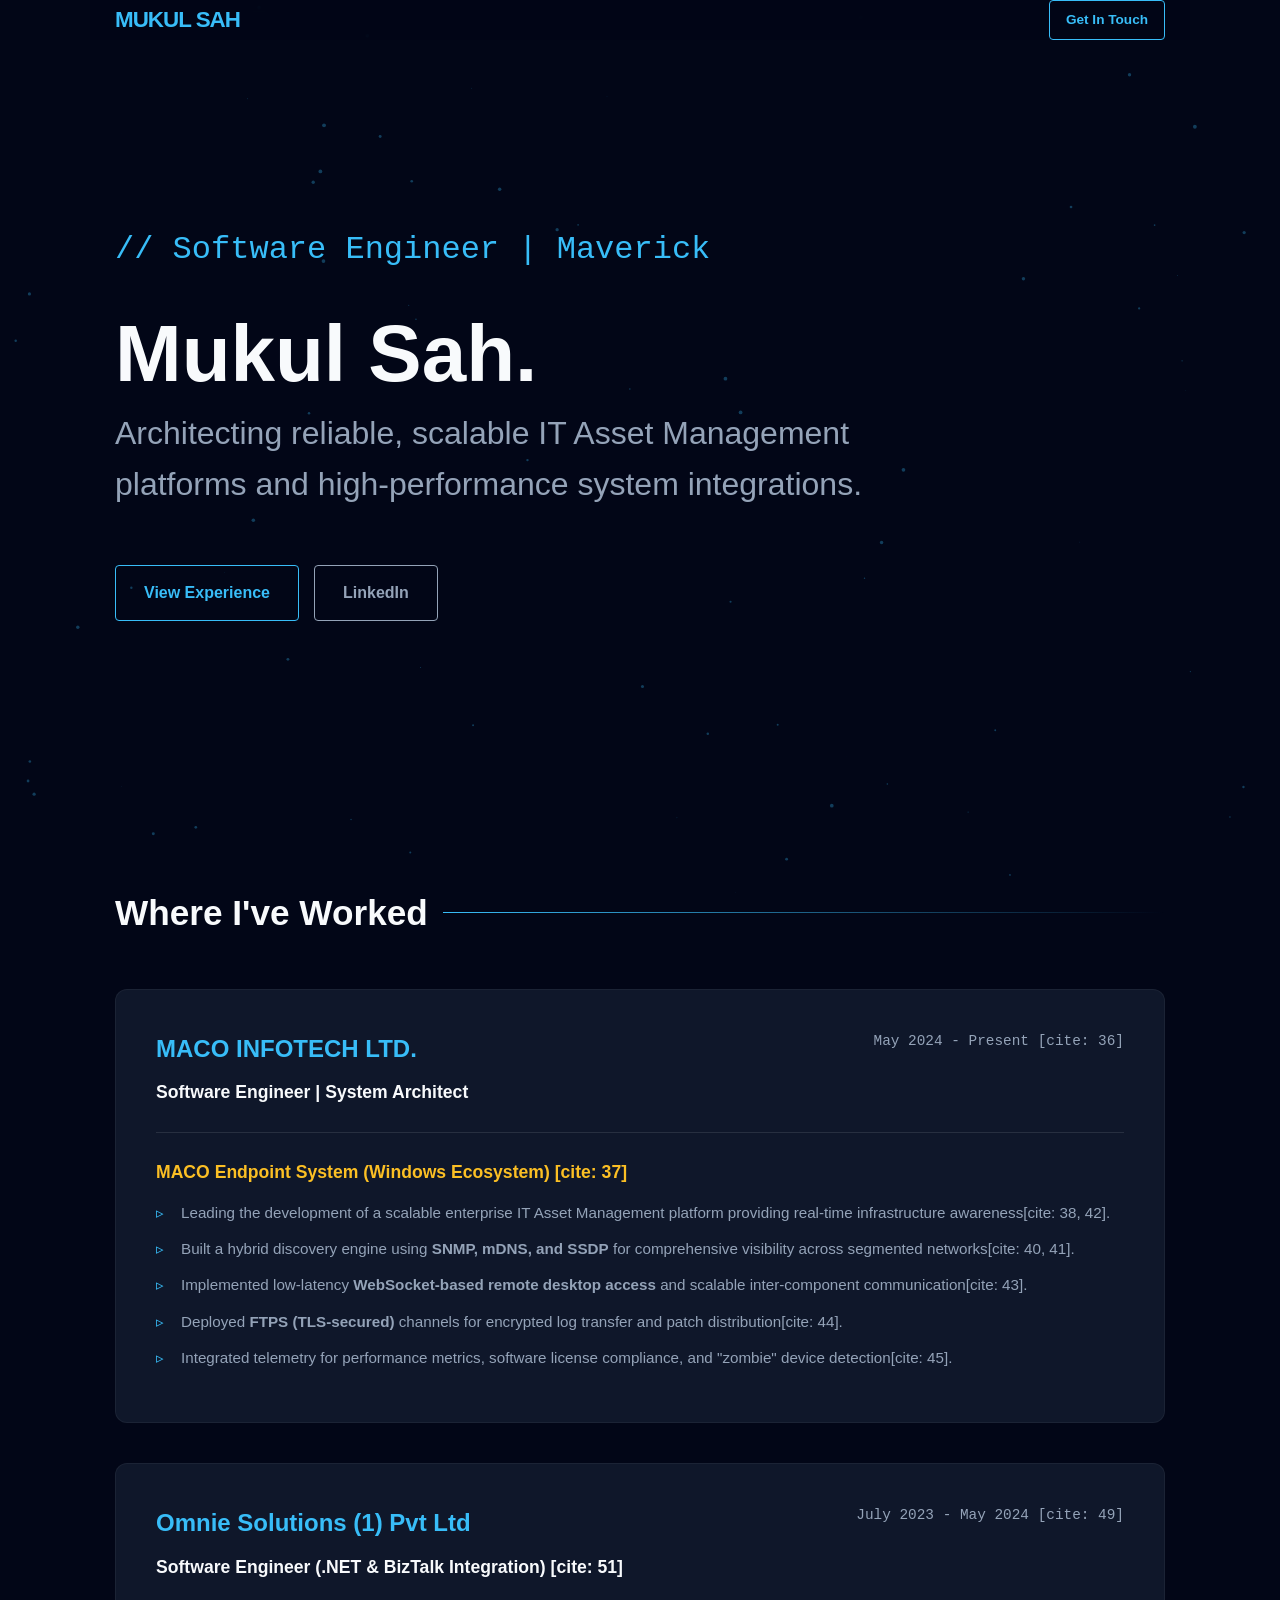
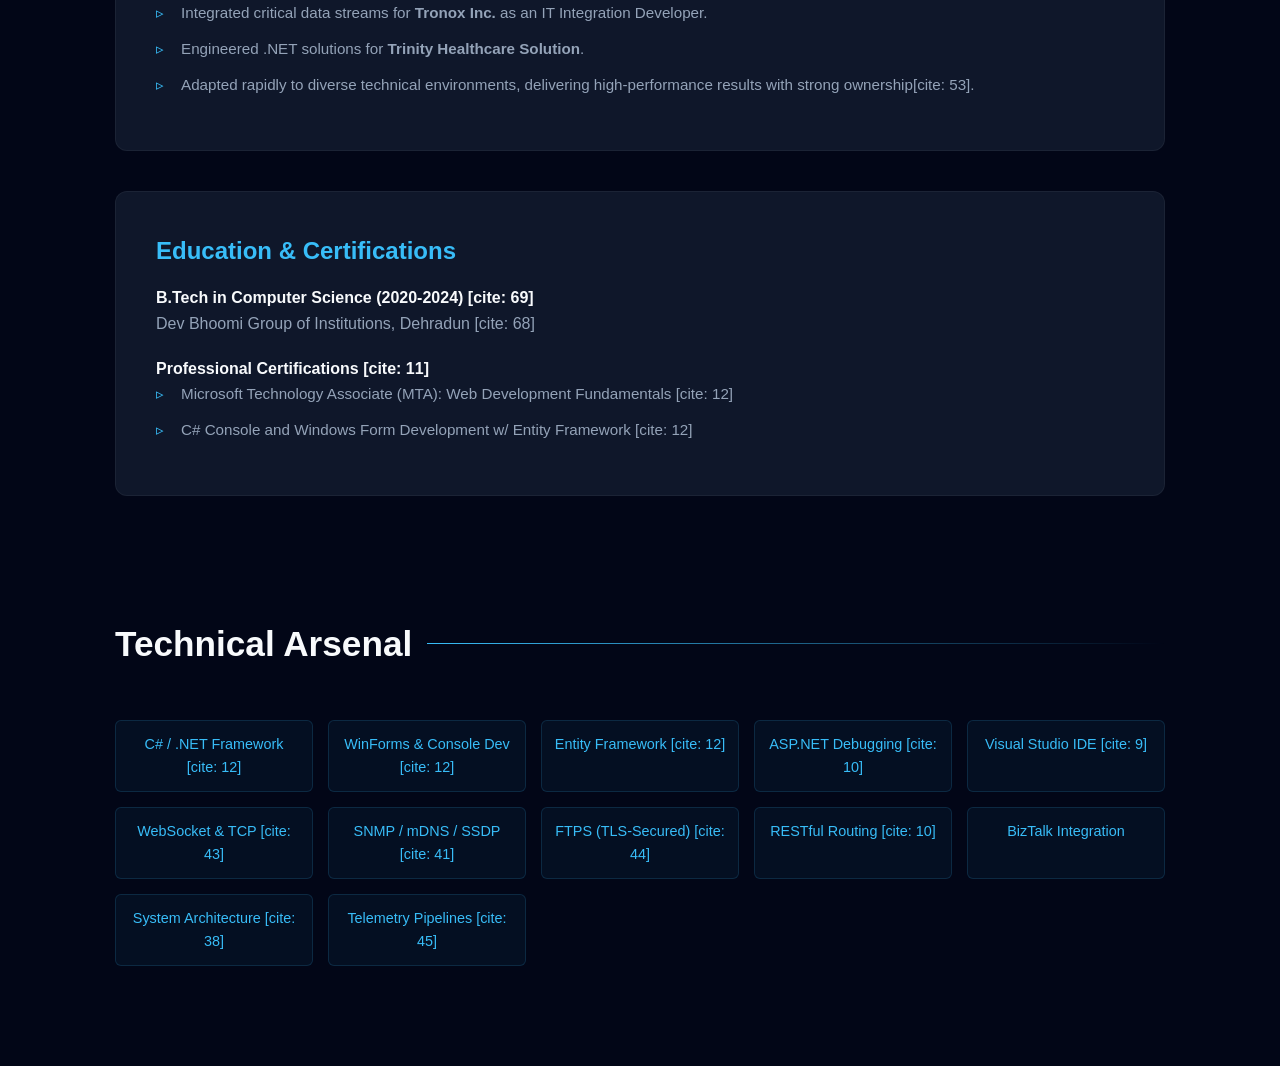
==== index.html @ 1b1de088 "Update index.html" ====
<!DOCTYPE html>
<html lang="en">
<head>
    <meta charset="UTF-8">
    <meta name="viewport" content="width=device-width, initial-scale=1.0">
    <title>Mukul Sah | Software Engineer</title>
    <style>
        :root {
            --bg-color: #020617;
            --card-bg: #0f172a;
            --text-primary: #f8fafc;
            --text-secondary: #94a3b8;
            --accent: #38bdf8;
            --accent-glow: rgba(56, 189, 248, 0.3);
            --maverick-gold: #fbbf24;
        }

        * { margin: 0; padding: 0; box-sizing: border-box; font-family: 'Inter', 'Segoe UI', sans-serif; }
        
        body {
            background-color: var(--bg-color);
            color: var(--text-primary);
            line-height: 1.6;
            overflow-x: hidden;
        }

        #bg-canvas {
            position: fixed;
            top: 0;
            left: 0;
            width: 100%;
            height: 100%;
            z-index: -1;
            opacity: 0.3;
        }

        .container { max-width: 1100px; margin: 0 auto; padding: 0 25px; }

        nav {
            padding: 25px 0;
            display: flex;
            justify-content: space-between;
            align-items: center;
            position: sticky;
            top: 0;
            background: rgba(2, 6, 23, 0.85);
            backdrop-filter: blur(12px);
            z-index: 100;
        }

        .logo { font-size: 1.4rem; font-weight: 800; color: var(--accent); letter-spacing: -1px; }

        /* Hero Section */
        .hero {
            height: 85vh;
            display: flex;
            flex-direction: column;
            justify-content: center;
            align-items: flex-start;
        }
        .hero h1 { font-size: clamp(3rem, 8vw, 5rem); line-height: 1.1; margin: 10px 0; font-weight: 800; }
        .hero h2 { font-size: clamp(1.2rem, 3vw, 2rem); color: var(--text-secondary); margin-bottom: 25px; font-weight: 400; }

        /* General Section Styling */
        .section-title {
            font-size: 2.2rem;
            margin-bottom: 3rem;
            display: flex;
            align-items: center;
            gap: 15px;
            color: var(--text-primary);
        }
        .section-title::after {
            content: "";
            height: 1px;
            background: linear-gradient(90deg, var(--accent), transparent);
            flex-grow: 1;
        }

        /* Experience Cards */
        .exp-card {
            background: var(--card-bg);
            border: 1px solid rgba(255,255,255,0.05);
            padding: clamp(20px, 5vw, 40px);
            border-radius: 12px;
            margin-bottom: 40px;
            transition: 0.3s;
        }
        .exp-card:hover { border-color: var(--accent); }

        .job-header { 
            display: flex; 
            justify-content: space-between; 
            align-items: flex-start; 
            margin-bottom: 10px; 
            flex-wrap: wrap; 
        }
        .company { color: var(--accent); font-size: 1.5rem; font-weight: 700; }
        .date { color: var(--text-secondary); font-family: monospace; font-size: 0.9rem; }
        .role-title { font-weight: 600; font-size: 1.1rem; margin-bottom: 20px; display: block; color: var(--text-primary); }

        /* Detailed Project Styling */
        .project-meta { border-top: 1px solid rgba(255,255,255,0.1); padding-top: 25px; margin-top: 25px; }
        .project-tagline { color: var(--maverick-gold); font-weight: 700; font-size: 1.1rem; margin-bottom: 15px; display: block; }
        
        ul { list-style: none; }
        li { position: relative; padding-left: 25px; margin-bottom: 12px; color: var(--text-secondary); font-size: 0.95rem; }
        li::before { content: "▹"; position: absolute; left: 0; color: var(--accent); }

        /* Technical Arsenal Grid - Fixed for Desktop visibility */
        .skills-grid { 
            display: grid; 
            grid-template-columns: repeat(auto-fill, minmax(180px, 1fr)); 
            gap: 15px; 
            margin-top: 20px;
        }
        .skill-item {
            background: rgba(56, 189, 248, 0.05);
            border: 1px solid rgba(56, 189, 248, 0.15);
            padding: 12px;
            border-radius: 6px;
            text-align: center;
            font-size: 0.9rem;
            color: var(--accent);
            font-weight: 500;
            transition: 0.3s;
        }
        .skill-item:hover { background: var(--accent-glow); color: #fff; transform: translateY(-2px); }

        /* Buttons */
        .btn {
            padding: 14px 28px;
            border: 1px solid var(--accent);
            color: var(--accent);
            text-decoration: none;
            font-weight: 700;
            border-radius: 4px;
            transition: 0.3s;
            display: inline-block;
        }
        .btn:hover { background: var(--accent-glow); box-shadow: 0 0 20px var(--accent-glow); }

        /* Animations */
        .reveal { opacity: 0; transform: translateY(30px); transition: 0.8s ease-out; }
        .reveal.active { opacity: 1; transform: translateY(0); }

        @media (max-width: 768px) {
            .hero { height: auto; padding: 100px 0; }
            .job-header { flex-direction: column; gap: 5px; }
            .skills-grid { grid-template-columns: repeat(2, 1fr); }
        }
    </style>
</head>
<body>

    <canvas id="bg-canvas"></canvas>

    <nav class="container">
        <div class="logo">MUKUL SAH</div>
        <div class="nav-links">
            <a href="mailto:mukulofficialstu@gmail.com" class="btn" style="padding: 8px 16px; font-size: 0.85rem;">Get In Touch</a>
        </div>
    </nav>

    <main class="container">
        <section class="hero">
            <h2 style="color: var(--accent); font-family: monospace;">// Software Engineer | Maverick</h2>
            <h1>Mukul Sah.</h1>
            <h2 style="max-width: 750px;">Architecting reliable, scalable IT Asset Management platforms and high-performance system integrations.</h2>
            <div style="margin-top: 30px; display: flex; gap: 15px; flex-wrap: wrap;">
                <a href="#experience" class="btn">View Experience</a>
                <a href="https://www.linkedin.com/in/mukul-sah-041" target="_blank" class="btn" style="border-color: var(--text-secondary); color: var(--text-secondary);">LinkedIn</a>
            </div>
        </section>

        <section id="experience" style="padding: 80px 0;">
            <h2 class="section-title reveal">Where I've Worked</h2>

            <div class="exp-card reveal">
                <div class="job-header">
                    <span class="company">MACO INFOTECH LTD.</span>
                    <span class="date">May 2024 - Present [cite: 36]</span>
                </div>
                <span class="role-title">Software Engineer | System Architect</span>
                
                <div class="project-meta">
                    <span class="project-tagline">MACO Endpoint System (Windows Ecosystem) [cite: 37]</span>
                    <ul>
                        <li>Leading the development of a scalable enterprise IT Asset Management platform providing real-time infrastructure awareness[cite: 38, 42].</li>
                        <li>Built a hybrid discovery engine using <strong>SNMP, mDNS, and SSDP</strong> for comprehensive visibility across segmented networks[cite: 40, 41].</li>
                        <li>Implemented low-latency <strong>WebSocket-based remote desktop access</strong> and scalable inter-component communication[cite: 43].</li>
                        <li>Deployed <strong>FTPS (TLS-secured)</strong> channels for encrypted log transfer and patch distribution[cite: 44].</li>
                        <li>Integrated telemetry for performance metrics, software license compliance, and "zombie" device detection[cite: 45].</li>
                    </ul>
                </div>
            </div>

            <div class="exp-card reveal">
                <div class="job-header">
                    <span class="company">Omnie Solutions (1) Pvt Ltd</span>
                    <span class="date">July 2023 - May 2024 [cite: 49]</span>
                </div>
                <span class="role-title">Software Engineer (.NET & BizTalk Integration) [cite: 51]</span>
                <ul>
                    <li>Integrated critical data streams for <strong>Tronox Inc.</strong> as an IT Integration Developer.</li>
                    <li>Engineered .NET solutions for <strong>Trinity Healthcare Solution</strong>.</li>
                    <li>Adapted rapidly to diverse technical environments, delivering high-performance results with strong ownership[cite: 53].</li>
                </ul>
            </div>

            <div class="exp-card reveal">
                <div class="job-header">
                    <span class="company">Education & Certifications</span>
                </div>
                <div style="margin-top: 15px;">
                    <p style="color: var(--text-primary); font-weight: 600;">B.Tech in Computer Science (2020-2024) [cite: 69]</p>
                    <p style="color: var(--text-secondary); margin-bottom: 20px;">Dev Bhoomi Group of Institutions, Dehradun [cite: 68]</p>
                    
                    <p style="color: var(--text-primary); font-weight: 600;">Professional Certifications [cite: 11]</p>
                    <ul>
                        <li>Microsoft Technology Associate (MTA): Web Development Fundamentals [cite: 12]</li>
                        <li>C# Console and Windows Form Development w/ Entity Framework [cite: 12]</li>
                    </ul>
                </div>
            </div>
        </section>

        <section id="skills" style="padding-bottom: 100px;">
            <h2 class="section-title reveal">Technical Arsenal</h2>
            <div class="skills-grid reveal">
                <div class="skill-item">C# / .NET Framework [cite: 12]</div>
                <div class="skill-item">WinForms & Console Dev [cite: 12]</div>
                <div class="skill-item">Entity Framework [cite: 12]</div>
                <div class="skill-item">ASP.NET Debugging [cite: 10]</div>
                <div class="skill-item">Visual Studio IDE [cite: 9]</div>
                <div class="skill-item">WebSocket & TCP [cite: 43]</div>
                <div class="skill-item">SNMP / mDNS / SSDP [cite: 41]</div>
                <div class="skill-item">FTPS (TLS-Secured) [cite: 44]</div>
                <div class="skill-item">RESTful Routing [cite: 10]</div>
                <div class="skill-item">BizTalk Integration </div>
                <div class="skill-item">System Architecture [cite: 38]</div>
                <div class="skill-item">Telemetry Pipelines [cite: 45]</div>
            </div>
        </section>
    </main>

    <script>
        // Particle Background Logic
        const canvas = document.getElementById('bg-canvas');
        const ctx = canvas.getContext('2d');
        let particles = [];

        function initCanvas() {
            canvas.width = window.innerWidth;
            canvas.height = window.innerHeight;
        }

        class Particle {
            constructor() {
                this.x = Math.random() * canvas.width;
                this.y = Math.random() * canvas.height;
                this.size = Math.random() * 2;
                this.speedX = Math.random() * 0.4 - 0.2;
                this.speedY = Math.random() * 0.4 - 0.2;
            }
            update() {
                this.x += this.speedX;
                this.y += this.speedY;
                if (this.x > canvas.width) this.x = 0; else if (this.x < 0) this.x = canvas.width;
                if (this.y > canvas.height) this.y = 0; else if (this.y < 0) this.y = canvas.height;
            }
            draw() {
                ctx.fillStyle = '#38bdf8';
                ctx.beginPath();
                ctx.arc(this.x, this.y, this.size, 0, Math.PI * 2);
                ctx.fill();
            }
        }

        function createParticles() {
            particles = [];
            for (let i = 0; i < 80; i++) particles.push(new Particle());
        }

        function animate() {
            ctx.clearRect(0, 0, canvas.width, canvas.height);
            particles.forEach(p => { p.update(); p.draw(); });
            requestAnimationFrame(animate);
        }

        // Scroll Reveal Intersection Observer
        const observer = new IntersectionObserver((entries) => {
            entries.forEach(entry => {
                if (entry.isIntersecting) entry.target.classList.add('active');
            });
        }, { threshold: 0.15 });

        document.querySelectorAll('.reveal').forEach(el => observer.observe(el));

        window.addEventListener('resize', () => { initCanvas(); createParticles(); });
        initCanvas();
        createParticles();
        animate();
    </script>
</body>
</html>
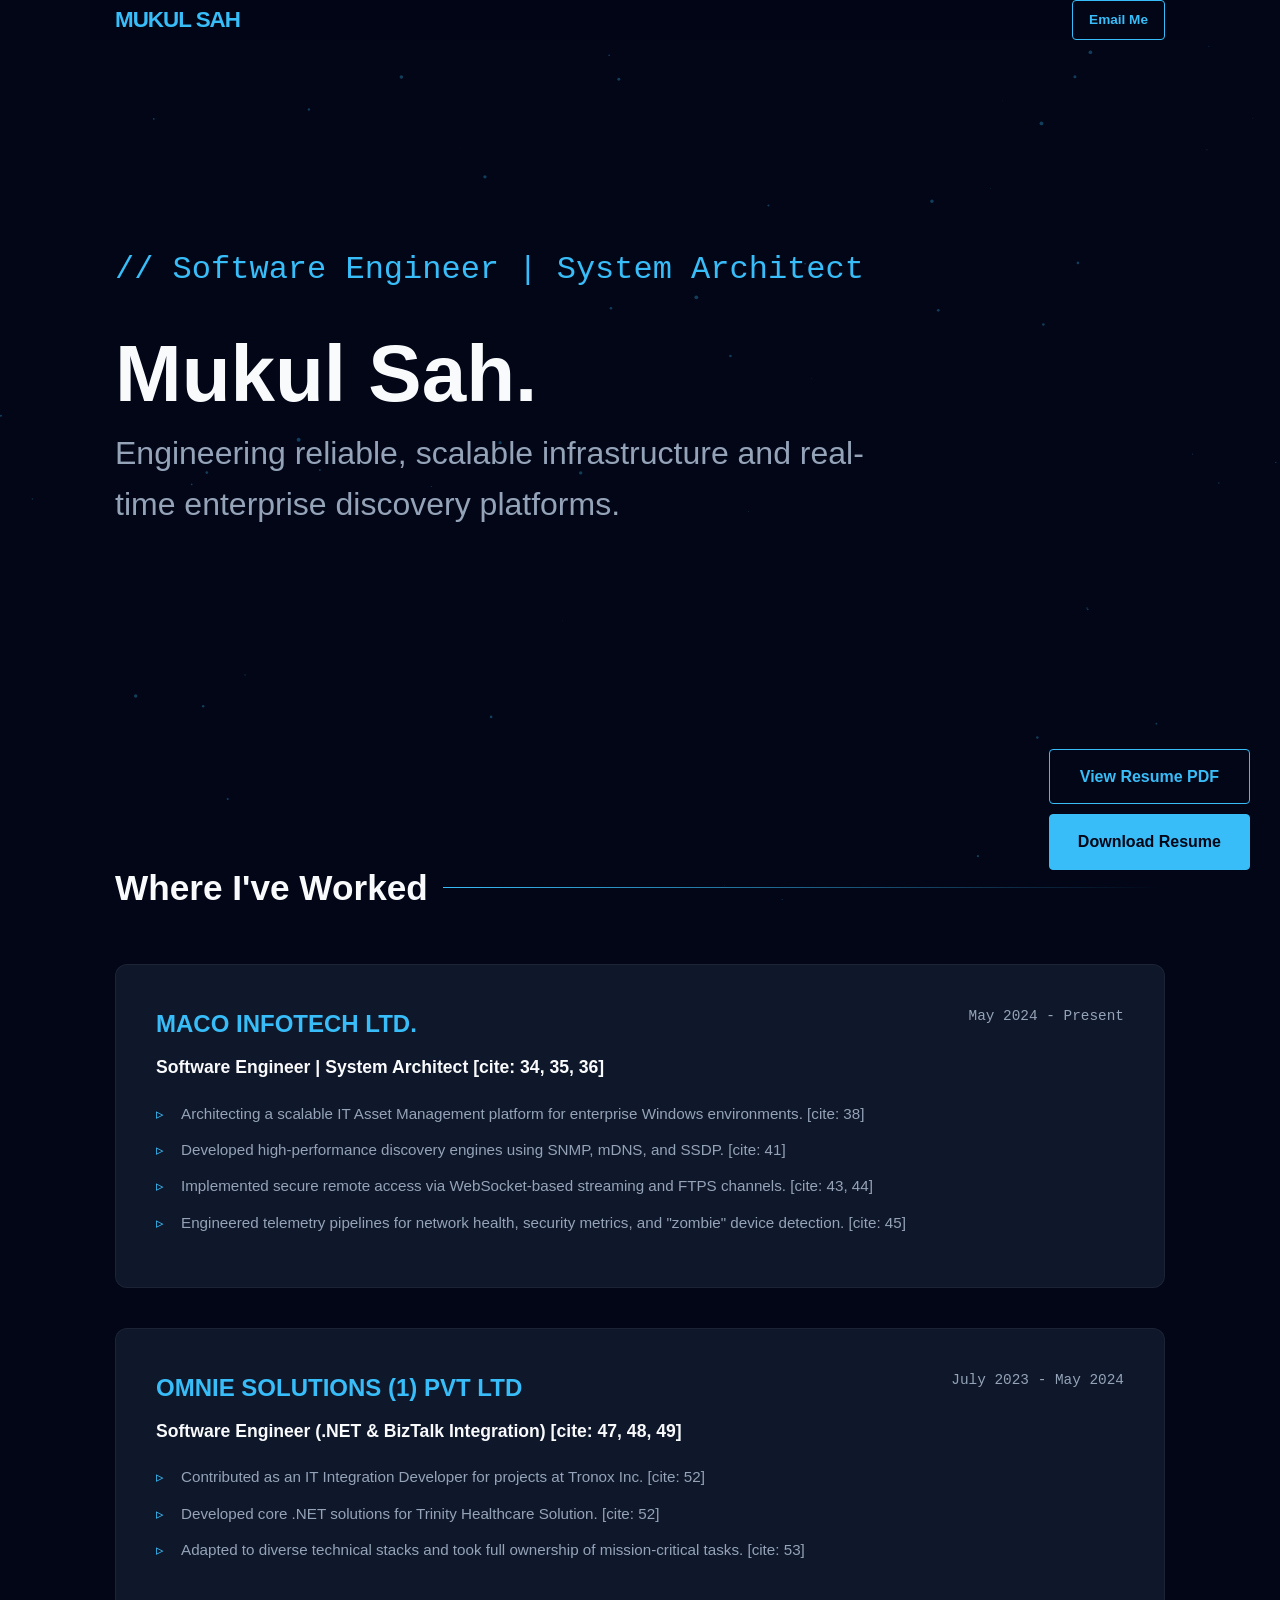
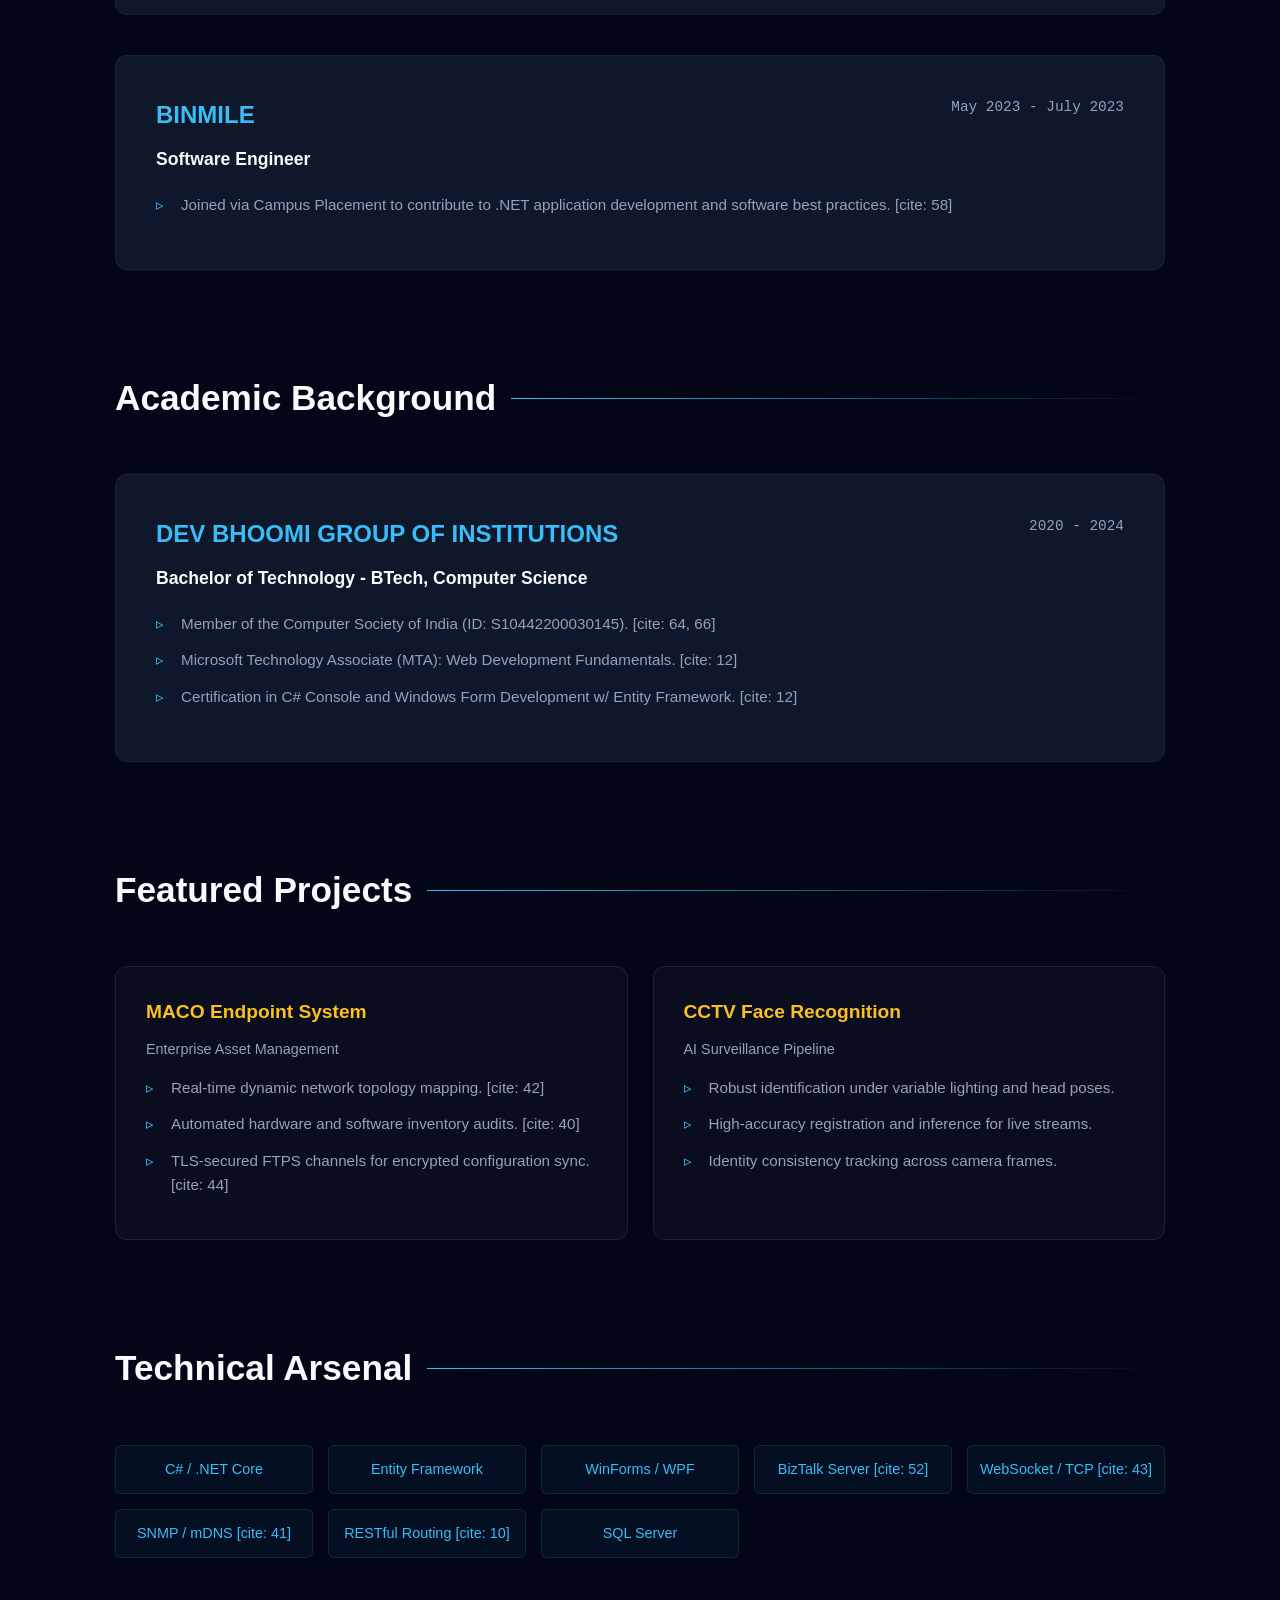
==== commit 9035e35b: "Update index.html" ====
--- a/index.html
+++ b/index.html
@@ -52,7 +52,7 @@
 
         /* Hero Section */
         .hero {
-            height: 85vh;
+            height: 80vh;
             display: flex;
             flex-direction: column;
             justify-content: center;
@@ -61,9 +61,10 @@
         .hero h1 { font-size: clamp(3rem, 8vw, 5rem); line-height: 1.1; margin: 10px 0; font-weight: 800; }
         .hero h2 { font-size: clamp(1.2rem, 3vw, 2rem); color: var(--text-secondary); margin-bottom: 25px; font-weight: 400; }
 
-        /* General Section Styling */
+        /* Section Styling */
         .section-title {
             font-size: 2.2rem;
+            margin-top: 100px;
             margin-bottom: 3rem;
             display: flex;
             align-items: center;
@@ -77,7 +78,7 @@
             flex-grow: 1;
         }
 
-        /* Experience Cards */
+        /* Cards */
         .exp-card {
             background: var(--card-bg);
             border: 1px solid rgba(255,255,255,0.05);
@@ -86,7 +87,7 @@
             margin-bottom: 40px;
             transition: 0.3s;
         }
-        .exp-card:hover { border-color: var(--accent); }
+        .exp-card:hover { border-color: var(--accent); transform: translateY(-3px); }
 
         .job-header { 
             display: flex; 
@@ -99,20 +100,30 @@
         .date { color: var(--text-secondary); font-family: monospace; font-size: 0.9rem; }
         .role-title { font-weight: 600; font-size: 1.1rem; margin-bottom: 20px; display: block; color: var(--text-primary); }
 
-        /* Detailed Project Styling */
-        .project-meta { border-top: 1px solid rgba(255,255,255,0.1); padding-top: 25px; margin-top: 25px; }
-        .project-tagline { color: var(--maverick-gold); font-weight: 700; font-size: 1.1rem; margin-bottom: 15px; display: block; }
+        /* Projects Section */
+        .project-grid {
+            display: grid;
+            grid-template-columns: repeat(auto-fit, minmax(320px, 1fr));
+            gap: 25px;
+        }
+        .project-card {
+            background: rgba(255,255,255,0.03);
+            border: 1px solid rgba(255,255,255,0.08);
+            padding: 30px;
+            border-radius: 12px;
+            height: 100%;
+        }
+        .project-name { color: var(--maverick-gold); font-weight: 700; font-size: 1.2rem; margin-bottom: 10px; display: block; }
         
         ul { list-style: none; }
         li { position: relative; padding-left: 25px; margin-bottom: 12px; color: var(--text-secondary); font-size: 0.95rem; }
         li::before { content: "▹"; position: absolute; left: 0; color: var(--accent); }
 
-        /* Technical Arsenal Grid - Fixed for Desktop visibility */
+        /* Skills Grid */
         .skills-grid { 
             display: grid; 
             grid-template-columns: repeat(auto-fill, minmax(180px, 1fr)); 
             gap: 15px; 
-            margin-top: 20px;
         }
         .skill-item {
             background: rgba(56, 189, 248, 0.05);
@@ -123,11 +134,19 @@
             font-size: 0.9rem;
             color: var(--accent);
             font-weight: 500;
-            transition: 0.3s;
-        }
-        .skill-item:hover { background: var(--accent-glow); color: #fff; transform: translateY(-2px); }
-
-        /* Buttons */
+        }
+
+        /* Fixed Action Buttons */
+        .resume-actions {
+            position: fixed;
+            bottom: 30px;
+            right: 30px;
+            display: flex;
+            flex-direction: column;
+            gap: 10px;
+            z-index: 1000;
+        }
+
         .btn {
             padding: 14px 28px;
             border: 1px solid var(--accent);
@@ -137,17 +156,21 @@
             border-radius: 4px;
             transition: 0.3s;
             display: inline-block;
+            background: var(--bg-color);
+            cursor: pointer;
+            text-align: center;
         }
         .btn:hover { background: var(--accent-glow); box-shadow: 0 0 20px var(--accent-glow); }
+        .btn-filled { background: var(--accent); color: var(--bg-color); }
+        .btn-filled:hover { background: #7dd3fc; color: var(--bg-color); }
 
         /* Animations */
         .reveal { opacity: 0; transform: translateY(30px); transition: 0.8s ease-out; }
         .reveal.active { opacity: 1; transform: translateY(0); }
 
         @media (max-width: 768px) {
-            .hero { height: auto; padding: 100px 0; }
-            .job-header { flex-direction: column; gap: 5px; }
-            .skills-grid { grid-template-columns: repeat(2, 1fr); }
+            .resume-actions { position: static; margin-top: 40px; width: 100%; padding: 0 25px; }
+            .btn { width: 100%; }
         }
     </style>
 </head>
@@ -158,91 +181,118 @@
     <nav class="container">
         <div class="logo">MUKUL SAH</div>
         <div class="nav-links">
-            <a href="mailto:mukulofficialstu@gmail.com" class="btn" style="padding: 8px 16px; font-size: 0.85rem;">Get In Touch</a>
+            <a href="mailto:mukulofficialstu@gmail.com" class="btn" style="padding: 8px 16px; font-size: 0.85rem;">Email Me</a>
         </div>
     </nav>
 
     <main class="container">
         <section class="hero">
-            <h2 style="color: var(--accent); font-family: monospace;">// Software Engineer | Maverick</h2>
+            <h2 style="color: var(--accent); font-family: monospace;">// Software Engineer | System Architect</h2>
             <h1>Mukul Sah.</h1>
-            <h2 style="max-width: 750px;">Architecting reliable, scalable IT Asset Management platforms and high-performance system integrations.</h2>
-            <div style="margin-top: 30px; display: flex; gap: 15px; flex-wrap: wrap;">
-                <a href="#experience" class="btn">View Experience</a>
-                <a href="https://www.linkedin.com/in/mukul-sah-041" target="_blank" class="btn" style="border-color: var(--text-secondary); color: var(--text-secondary);">LinkedIn</a>
-            </div>
-        </section>
-
-        <section id="experience" style="padding: 80px 0;">
+            <h2 style="max-width: 750px;">Engineering reliable, scalable infrastructure and real-time enterprise discovery platforms.</h2>
+        </section>
+
+        <section id="experience">
             <h2 class="section-title reveal">Where I've Worked</h2>
 
             <div class="exp-card reveal">
                 <div class="job-header">
                     <span class="company">MACO INFOTECH LTD.</span>
-                    <span class="date">May 2024 - Present [cite: 36]</span>
-                </div>
-                <span class="role-title">Software Engineer | System Architect</span>
-                
-                <div class="project-meta">
-                    <span class="project-tagline">MACO Endpoint System (Windows Ecosystem) [cite: 37]</span>
-                    <ul>
-                        <li>Leading the development of a scalable enterprise IT Asset Management platform providing real-time infrastructure awareness[cite: 38, 42].</li>
-                        <li>Built a hybrid discovery engine using <strong>SNMP, mDNS, and SSDP</strong> for comprehensive visibility across segmented networks[cite: 40, 41].</li>
-                        <li>Implemented low-latency <strong>WebSocket-based remote desktop access</strong> and scalable inter-component communication[cite: 43].</li>
-                        <li>Deployed <strong>FTPS (TLS-secured)</strong> channels for encrypted log transfer and patch distribution[cite: 44].</li>
-                        <li>Integrated telemetry for performance metrics, software license compliance, and "zombie" device detection[cite: 45].</li>
-                    </ul>
-                </div>
+                    <span class="date">May 2024 - Present</span>
+                </div>
+                <span class="role-title">Software Engineer | System Architect [cite: 34, 35, 36]</span>
+                <ul>
+                    <li>Architecting a scalable IT Asset Management platform for enterprise Windows environments. [cite: 38]</li>
+                    <li>Developed high-performance discovery engines using SNMP, mDNS, and SSDP. [cite: 41]</li>
+                    <li>Implemented secure remote access via WebSocket-based streaming and FTPS channels. [cite: 43, 44]</li>
+                    <li>Engineered telemetry pipelines for network health, security metrics, and "zombie" device detection. [cite: 45]</li>
+                </ul>
             </div>
 
             <div class="exp-card reveal">
                 <div class="job-header">
-                    <span class="company">Omnie Solutions (1) Pvt Ltd</span>
-                    <span class="date">July 2023 - May 2024 [cite: 49]</span>
-                </div>
-                <span class="role-title">Software Engineer (.NET & BizTalk Integration) [cite: 51]</span>
+                    <span class="company">OMNIE SOLUTIONS (1) PVT LTD</span>
+                    <span class="date">July 2023 - May 2024</span>
+                </div>
+                <span class="role-title">Software Engineer (.NET & BizTalk Integration) [cite: 47, 48, 49]</span>
                 <ul>
-                    <li>Integrated critical data streams for <strong>Tronox Inc.</strong> as an IT Integration Developer.</li>
-                    <li>Engineered .NET solutions for <strong>Trinity Healthcare Solution</strong>.</li>
-                    <li>Adapted rapidly to diverse technical environments, delivering high-performance results with strong ownership[cite: 53].</li>
+                    <li>Contributed as an IT Integration Developer for projects at Tronox Inc. [cite: 52]</li>
+                    <li>Developed core .NET solutions for Trinity Healthcare Solution. [cite: 52]</li>
+                    <li>Adapted to diverse technical stacks and took full ownership of mission-critical tasks. [cite: 53]</li>
                 </ul>
             </div>
 
             <div class="exp-card reveal">
                 <div class="job-header">
-                    <span class="company">Education & Certifications</span>
-                </div>
-                <div style="margin-top: 15px;">
-                    <p style="color: var(--text-primary); font-weight: 600;">B.Tech in Computer Science (2020-2024) [cite: 69]</p>
-                    <p style="color: var(--text-secondary); margin-bottom: 20px;">Dev Bhoomi Group of Institutions, Dehradun [cite: 68]</p>
-                    
-                    <p style="color: var(--text-primary); font-weight: 600;">Professional Certifications [cite: 11]</p>
+                    <span class="company">BINMILE</span>
+                    <span class="date">May 2023 - July 2023</span>
+                </div>
+                <span class="role-title">Software Engineer </span>
+                <ul>
+                    <li>Joined via Campus Placement to contribute to .NET application development and software best practices. [cite: 58]</li>
+                </ul>
+            </div>
+        </section>
+
+        <section id="education">
+            <h2 class="section-title reveal">Academic Background</h2>
+            <div class="exp-card reveal">
+                <div class="job-header">
+                    <span class="company">DEV BHOOMI GROUP OF INSTITUTIONS</span>
+                    <span class="date">2020 - 2024</span>
+                </div>
+                <span class="role-title">Bachelor of Technology - BTech, Computer Science </span>
+                <ul>
+                    <li>Member of the Computer Society of India (ID: S10442200030145). [cite: 64, 66]</li>
+                    <li>Microsoft Technology Associate (MTA): Web Development Fundamentals. [cite: 12]</li>
+                    <li>Certification in C# Console and Windows Form Development w/ Entity Framework. [cite: 12]</li>
+                </ul>
+            </div>
+        </section>
+
+        <section id="projects">
+            <h2 class="section-title reveal">Featured Projects</h2>
+            <div class="project-grid">
+                <div class="project-card reveal">
+                    <span class="project-name">MACO Endpoint System</span>
+                    <p style="color: var(--text-secondary); font-size: 0.9rem; margin-bottom: 15px;">Enterprise Asset Management</p>
                     <ul>
-                        <li>Microsoft Technology Associate (MTA): Web Development Fundamentals [cite: 12]</li>
-                        <li>C# Console and Windows Form Development w/ Entity Framework [cite: 12]</li>
+                        <li>Real-time dynamic network topology mapping. [cite: 42]</li>
+                        <li>Automated hardware and software inventory audits. [cite: 40]</li>
+                        <li>TLS-secured FTPS channels for encrypted configuration sync. [cite: 44]</li>
                     </ul>
                 </div>
-            </div>
-        </section>
-
-        <section id="skills" style="padding-bottom: 100px;">
+                <div class="project-card reveal">
+                    <span class="project-name">CCTV Face Recognition</span>
+                    <p style="color: var(--text-secondary); font-size: 0.9rem; margin-bottom: 15px;">AI Surveillance Pipeline</p>
+                    <ul>
+                        <li>Robust identification under variable lighting and head poses.</li>
+                        <li>High-accuracy registration and inference for live streams.</li>
+                        <li>Identity consistency tracking across camera frames.</li>
+                    </ul>
+                </div>
+            </div>
+        </section>
+
+        <section id="skills" style="padding-bottom: 150px;">
             <h2 class="section-title reveal">Technical Arsenal</h2>
             <div class="skills-grid reveal">
-                <div class="skill-item">C# / .NET Framework [cite: 12]</div>
-                <div class="skill-item">WinForms & Console Dev [cite: 12]</div>
-                <div class="skill-item">Entity Framework [cite: 12]</div>
-                <div class="skill-item">ASP.NET Debugging [cite: 10]</div>
-                <div class="skill-item">Visual Studio IDE [cite: 9]</div>
-                <div class="skill-item">WebSocket & TCP [cite: 43]</div>
-                <div class="skill-item">SNMP / mDNS / SSDP [cite: 41]</div>
-                <div class="skill-item">FTPS (TLS-Secured) [cite: 44]</div>
+                <div class="skill-item">C# / .NET Core</div>
+                <div class="skill-item">Entity Framework</div>
+                <div class="skill-item">WinForms / WPF</div>
+                <div class="skill-item">BizTalk Server [cite: 52]</div>
+                <div class="skill-item">WebSocket / TCP [cite: 43]</div>
+                <div class="skill-item">SNMP / mDNS [cite: 41]</div>
                 <div class="skill-item">RESTful Routing [cite: 10]</div>
-                <div class="skill-item">BizTalk Integration </div>
-                <div class="skill-item">System Architecture [cite: 38]</div>
-                <div class="skill-item">Telemetry Pipelines [cite: 45]</div>
+                <div class="skill-item">SQL Server</div>
             </div>
         </section>
     </main>
+
+    <div class="resume-actions">
+        <a href="Profile.pdf" target="_blank" class="btn">View Resume PDF</a>
+        <a href="Profile.pdf" download="Mukul_Sah_Resume.pdf" class="btn btn-filled">Download Resume</a>
+    </div>
 
     <script>
         // Particle Background Logic
@@ -279,7 +329,7 @@
 
         function createParticles() {
             particles = [];
-            for (let i = 0; i < 80; i++) particles.push(new Particle());
+            for (let i = 0; i < 60; i++) particles.push(new Particle());
         }
 
         function animate() {
@@ -293,7 +343,7 @@
             entries.forEach(entry => {
                 if (entry.isIntersecting) entry.target.classList.add('active');
             });
-        }, { threshold: 0.15 });
+        }, { threshold: 0.1 });
 
         document.querySelectorAll('.reveal').forEach(el => observer.observe(el));
 
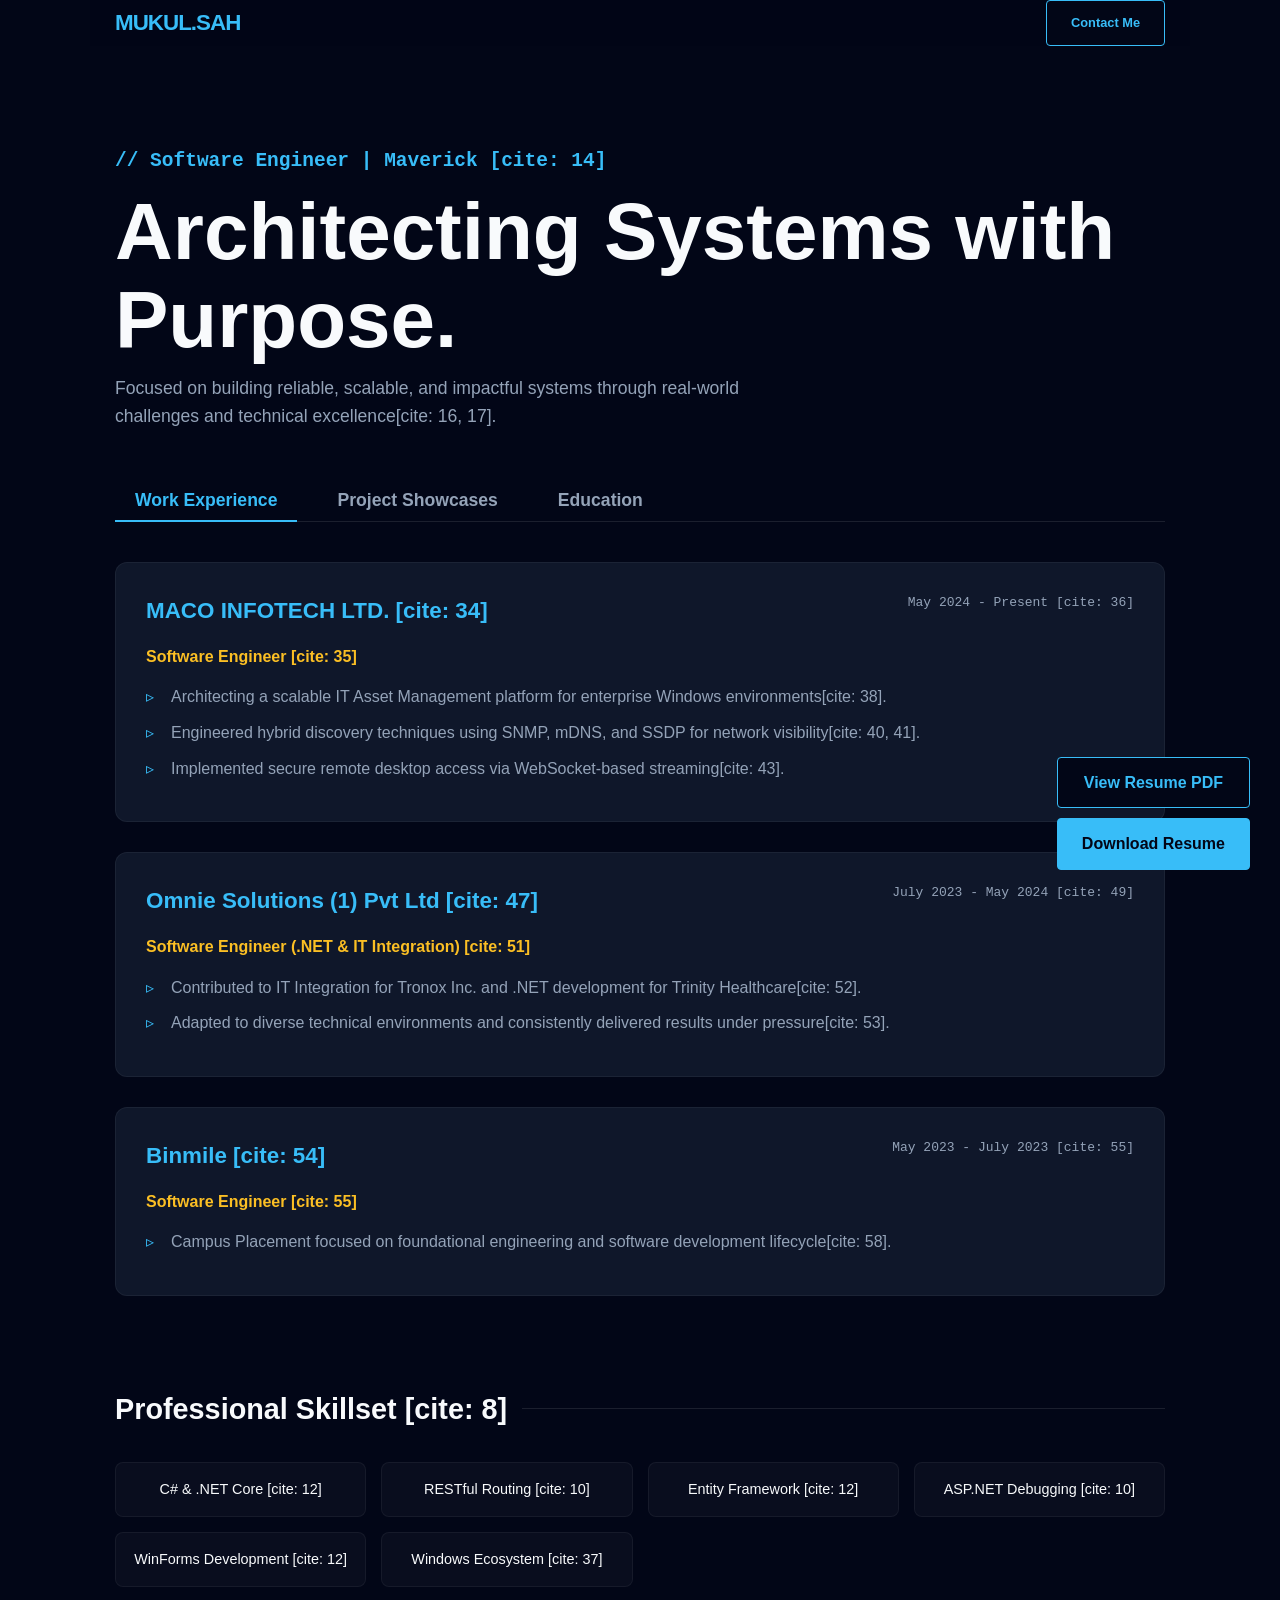
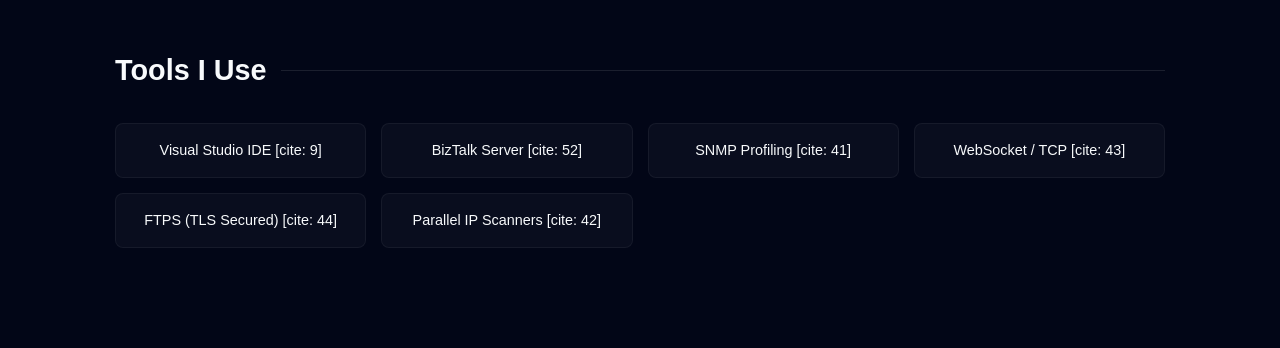
==== commit 2a0eea13: "Update index.html" ====
--- a/index.html
+++ b/index.html
@@ -26,12 +26,8 @@
 
         #bg-canvas {
             position: fixed;
-            top: 0;
-            left: 0;
-            width: 100%;
-            height: 100%;
-            z-index: -1;
-            opacity: 0.3;
+            top: 0; left: 0; width: 100%; height: 100%;
+            z-index: -1; opacity: 0.2;
         }
 
         .container { max-width: 1100px; margin: 0 auto; padding: 0 25px; }
@@ -43,134 +39,110 @@
             align-items: center;
             position: sticky;
             top: 0;
-            background: rgba(2, 6, 23, 0.85);
+            background: rgba(2, 6, 23, 0.9);
             backdrop-filter: blur(12px);
             z-index: 100;
         }
 
         .logo { font-size: 1.4rem; font-weight: 800; color: var(--accent); letter-spacing: -1px; }
 
-        /* Hero Section */
+        /* Hero */
         .hero {
-            height: 80vh;
+            padding: 100px 0;
             display: flex;
             flex-direction: column;
             justify-content: center;
-            align-items: flex-start;
         }
         .hero h1 { font-size: clamp(3rem, 8vw, 5rem); line-height: 1.1; margin: 10px 0; font-weight: 800; }
-        .hero h2 { font-size: clamp(1.2rem, 3vw, 2rem); color: var(--text-secondary); margin-bottom: 25px; font-weight: 400; }
-
-        /* Section Styling */
-        .section-title {
-            font-size: 2.2rem;
-            margin-top: 100px;
-            margin-bottom: 3rem;
+        
+        /* Tab System */
+        .tabs-container { margin-top: 50px; }
+        .tab-buttons {
             display: flex;
-            align-items: center;
-            gap: 15px;
-            color: var(--text-primary);
-        }
-        .section-title::after {
+            gap: 20px;
+            border-bottom: 1px solid rgba(255,255,255,0.1);
+            margin-bottom: 40px;
+        }
+        .tab-btn {
+            background: none;
+            border: none;
+            color: var(--text-secondary);
+            font-size: 1.1rem;
+            font-weight: 600;
+            padding: 10px 20px;
+            cursor: pointer;
+            transition: 0.3s;
+            position: relative;
+        }
+        .tab-btn.active { color: var(--accent); }
+        .tab-btn.active::after {
             content: "";
-            height: 1px;
-            background: linear-gradient(90deg, var(--accent), transparent);
-            flex-grow: 1;
-        }
-
-        /* Cards */
-        .exp-card {
+            position: absolute;
+            bottom: -1px; left: 0; width: 100%; height: 2px;
+            background: var(--accent);
+        }
+        .tab-content { display: none; }
+        .tab-content.active { display: block; animation: fadeIn 0.5s ease; }
+
+        /* Experience & Project Cards */
+        .card {
             background: var(--card-bg);
             border: 1px solid rgba(255,255,255,0.05);
-            padding: clamp(20px, 5vw, 40px);
-            border-radius: 12px;
-            margin-bottom: 40px;
-            transition: 0.3s;
-        }
-        .exp-card:hover { border-color: var(--accent); transform: translateY(-3px); }
-
-        .job-header { 
-            display: flex; 
-            justify-content: space-between; 
-            align-items: flex-start; 
-            margin-bottom: 10px; 
-            flex-wrap: wrap; 
-        }
-        .company { color: var(--accent); font-size: 1.5rem; font-weight: 700; }
-        .date { color: var(--text-secondary); font-family: monospace; font-size: 0.9rem; }
-        .role-title { font-weight: 600; font-size: 1.1rem; margin-bottom: 20px; display: block; color: var(--text-primary); }
-
-        /* Projects Section */
-        .project-grid {
-            display: grid;
-            grid-template-columns: repeat(auto-fit, minmax(320px, 1fr));
-            gap: 25px;
-        }
-        .project-card {
-            background: rgba(255,255,255,0.03);
-            border: 1px solid rgba(255,255,255,0.08);
             padding: 30px;
             border-radius: 12px;
-            height: 100%;
-        }
-        .project-name { color: var(--maverick-gold); font-weight: 700; font-size: 1.2rem; margin-bottom: 10px; display: block; }
+            margin-bottom: 30px;
+        }
+        .header-flex { display: flex; justify-content: space-between; flex-wrap: wrap; margin-bottom: 15px; }
+        .title-main { color: var(--accent); font-size: 1.4rem; font-weight: 700; }
+        .subtitle { color: var(--maverick-gold); font-weight: 600; margin-bottom: 15px; display: block; }
         
         ul { list-style: none; }
-        li { position: relative; padding-left: 25px; margin-bottom: 12px; color: var(--text-secondary); font-size: 0.95rem; }
+        li { position: relative; padding-left: 25px; margin-bottom: 10px; color: var(--text-secondary); }
         li::before { content: "▹"; position: absolute; left: 0; color: var(--accent); }
 
-        /* Skills Grid */
-        .skills-grid { 
-            display: grid; 
-            grid-template-columns: repeat(auto-fill, minmax(180px, 1fr)); 
-            gap: 15px; 
+        /* Skillsets & Tools Sections */
+        .section-title { font-size: 1.8rem; margin: 60px 0 30px; display: flex; align-items: center; gap: 15px; }
+        .section-title::after { content: ""; height: 1px; background: rgba(255,255,255,0.1); flex-grow: 1; }
+        
+        .skill-grid {
+            display: grid;
+            grid-template-columns: repeat(auto-fill, minmax(200px, 1fr));
+            gap: 15px;
         }
         .skill-item {
-            background: rgba(56, 189, 248, 0.05);
-            border: 1px solid rgba(56, 189, 248, 0.15);
-            padding: 12px;
-            border-radius: 6px;
+            background: rgba(255,255,255,0.03);
+            border: 1px solid rgba(255,255,255,0.05);
+            padding: 15px;
+            border-radius: 8px;
+            font-size: 0.9rem;
             text-align: center;
-            font-size: 0.9rem;
-            color: var(--accent);
-            font-weight: 500;
-        }
-
-        /* Fixed Action Buttons */
-        .resume-actions {
+            transition: 0.3s;
+        }
+        .skill-item:hover { border-color: var(--accent); color: var(--accent); }
+
+        /* Fixed Resume Buttons */
+        .resume-float {
             position: fixed;
-            bottom: 30px;
-            right: 30px;
-            display: flex;
-            flex-direction: column;
-            gap: 10px;
+            bottom: 30px; right: 30px;
+            display: flex; flex-direction: column; gap: 10px;
             z-index: 1000;
         }
-
         .btn {
-            padding: 14px 28px;
+            padding: 12px 24px;
             border: 1px solid var(--accent);
             color: var(--accent);
             text-decoration: none;
             font-weight: 700;
             border-radius: 4px;
-            transition: 0.3s;
-            display: inline-block;
             background: var(--bg-color);
-            cursor: pointer;
             text-align: center;
         }
-        .btn:hover { background: var(--accent-glow); box-shadow: 0 0 20px var(--accent-glow); }
-        .btn-filled { background: var(--accent); color: var(--bg-color); }
-        .btn-filled:hover { background: #7dd3fc; color: var(--bg-color); }
-
-        /* Animations */
-        .reveal { opacity: 0; transform: translateY(30px); transition: 0.8s ease-out; }
-        .reveal.active { opacity: 1; transform: translateY(0); }
+        .btn-fill { background: var(--accent); color: var(--bg-color); }
+
+        @keyframes fadeIn { from { opacity: 0; transform: translateY(10px); } to { opacity: 1; transform: translateY(0); } }
 
         @media (max-width: 768px) {
-            .resume-actions { position: static; margin-top: 40px; width: 100%; padding: 0 25px; }
-            .btn { width: 100%; }
+            .resume-float { position: static; margin-top: 40px; padding: 0 25px; }
         }
     </style>
 </head>
@@ -179,177 +151,150 @@
     <canvas id="bg-canvas"></canvas>
 
     <nav class="container">
-        <div class="logo">MUKUL SAH</div>
-        <div class="nav-links">
-            <a href="mailto:mukulofficialstu@gmail.com" class="btn" style="padding: 8px 16px; font-size: 0.85rem;">Email Me</a>
-        </div>
+        <div class="logo">MUKUL.SAH</div>
+        <a href="mailto:mukulofficialstu@gmail.com" class="btn" style="font-size: 0.8rem;">Contact Me</a>
     </nav>
 
     <main class="container">
         <section class="hero">
-            <h2 style="color: var(--accent); font-family: monospace;">// Software Engineer | System Architect</h2>
-            <h1>Mukul Sah.</h1>
-            <h2 style="max-width: 750px;">Engineering reliable, scalable infrastructure and real-time enterprise discovery platforms.</h2>
-        </section>
-
-        <section id="experience">
-            <h2 class="section-title reveal">Where I've Worked</h2>
-
-            <div class="exp-card reveal">
-                <div class="job-header">
-                    <span class="company">MACO INFOTECH LTD.</span>
-                    <span class="date">May 2024 - Present</span>
+            <h2 style="color: var(--accent); font-family: monospace;">// Software Engineer | Maverick [cite: 14]</h2>
+            <h1>Architecting Systems with Purpose.</h1>
+            <p style="max-width: 650px; color: var(--text-secondary); font-size: 1.1rem;">
+                Focused on building reliable, scalable, and impactful systems through real-world challenges and technical excellence[cite: 16, 17].
+            </p>
+
+            <div class="tabs-container">
+                <div class="tab-buttons">
+                    <button class="tab-btn active" onclick="openTab(event, 'experience')">Work Experience</button>
+                    <button class="tab-btn" onclick="openTab(event, 'projects')">Project Showcases</button>
+                    <button class="tab-btn" onclick="openTab(event, 'education')">Education</button>
                 </div>
-                <span class="role-title">Software Engineer | System Architect [cite: 34, 35, 36]</span>
-                <ul>
-                    <li>Architecting a scalable IT Asset Management platform for enterprise Windows environments. [cite: 38]</li>
-                    <li>Developed high-performance discovery engines using SNMP, mDNS, and SSDP. [cite: 41]</li>
-                    <li>Implemented secure remote access via WebSocket-based streaming and FTPS channels. [cite: 43, 44]</li>
-                    <li>Engineered telemetry pipelines for network health, security metrics, and "zombie" device detection. [cite: 45]</li>
-                </ul>
-            </div>
-
-            <div class="exp-card reveal">
-                <div class="job-header">
-                    <span class="company">OMNIE SOLUTIONS (1) PVT LTD</span>
-                    <span class="date">July 2023 - May 2024</span>
+
+                <div id="experience" class="tab-content active">
+                    <div class="card">
+                        <div class="header-flex">
+                            <span class="title-main">MACO INFOTECH LTD. [cite: 34]</span>
+                            <span style="color: var(--text-secondary); font-family: monospace;">May 2024 - Present [cite: 36]</span>
+                        </div>
+                        <span class="subtitle">Software Engineer [cite: 35]</span>
+                        <ul>
+                            <li>Architecting a scalable IT Asset Management platform for enterprise Windows environments[cite: 38].</li>
+                            <li>Engineered hybrid discovery techniques using SNMP, mDNS, and SSDP for network visibility[cite: 40, 41].</li>
+                            <li>Implemented secure remote desktop access via WebSocket-based streaming[cite: 43].</li>
+                        </ul>
+                    </div>
+
+                    <div class="card">
+                        <div class="header-flex">
+                            <span class="title-main">Omnie Solutions (1) Pvt Ltd [cite: 47]</span>
+                            <span style="color: var(--text-secondary); font-family: monospace;">July 2023 - May 2024 [cite: 49]</span>
+                        </div>
+                        <span class="subtitle">Software Engineer (.NET & IT Integration) [cite: 51]</span>
+                        <ul>
+                            <li>Contributed to IT Integration for Tronox Inc. and .NET development for Trinity Healthcare[cite: 52].</li>
+                            <li>Adapted to diverse technical environments and consistently delivered results under pressure[cite: 53].</li>
+                        </ul>
+                    </div>
+
+                    <div class="card">
+                        <div class="header-flex">
+                            <span class="title-main">Binmile [cite: 54]</span>
+                            <span style="color: var(--text-secondary); font-family: monospace;">May 2023 - July 2023 [cite: 55]</span>
+                        </div>
+                        <span class="subtitle">Software Engineer [cite: 55]</span>
+                        <ul>
+                            <li>Campus Placement focused on foundational engineering and software development lifecycle[cite: 58].</li>
+                        </ul>
+                    </div>
                 </div>
-                <span class="role-title">Software Engineer (.NET & BizTalk Integration) [cite: 47, 48, 49]</span>
-                <ul>
-                    <li>Contributed as an IT Integration Developer for projects at Tronox Inc. [cite: 52]</li>
-                    <li>Developed core .NET solutions for Trinity Healthcare Solution. [cite: 52]</li>
-                    <li>Adapted to diverse technical stacks and took full ownership of mission-critical tasks. [cite: 53]</li>
-                </ul>
-            </div>
-
-            <div class="exp-card reveal">
-                <div class="job-header">
-                    <span class="company">BINMILE</span>
-                    <span class="date">May 2023 - July 2023</span>
+
+                <div id="projects" class="tab-content">
+                    <div class="card">
+                        <span class="title-main">MACO Endpoint System [cite: 37]</span>
+                        <span class="subtitle">Enterprise Asset Lifecycle & Control</span>
+                        <ul>
+                            <li>High-performance parallel IP range scanning and dynamic topology mapping[cite: 42].</li>
+                            <li>FTPS (TLS-secured) channels for encrypted log transfer and configuration sync[cite: 44].</li>
+                            <li>Real-time telemetry pipelines for network metrics and hardware security[cite: 45].</li>
+                        </ul>
+                    </div>
+                    <div class="card">
+                        <span class="title-main">Surveillance & AI Systems</span>
+                        <span class="subtitle">Production-Level Recognition</span>
+                        <ul>
+                            <li>Automated anomaly detection for inactive or "zombie" enterprise devices[cite: 45].</li>
+                            <li>Windows ecosystem-focused application architecture for large-scale deployment[cite: 46].</li>
+                        </ul>
+                    </div>
                 </div>
-                <span class="role-title">Software Engineer </span>
-                <ul>
-                    <li>Joined via Campus Placement to contribute to .NET application development and software best practices. [cite: 58]</li>
-                </ul>
-            </div>
-        </section>
-
-        <section id="education">
-            <h2 class="section-title reveal">Academic Background</h2>
-            <div class="exp-card reveal">
-                <div class="job-header">
-                    <span class="company">DEV BHOOMI GROUP OF INSTITUTIONS</span>
-                    <span class="date">2020 - 2024</span>
-                </div>
-                <span class="role-title">Bachelor of Technology - BTech, Computer Science </span>
-                <ul>
-                    <li>Member of the Computer Society of India (ID: S10442200030145). [cite: 64, 66]</li>
-                    <li>Microsoft Technology Associate (MTA): Web Development Fundamentals. [cite: 12]</li>
-                    <li>Certification in C# Console and Windows Form Development w/ Entity Framework. [cite: 12]</li>
-                </ul>
-            </div>
-        </section>
-
-        <section id="projects">
-            <h2 class="section-title reveal">Featured Projects</h2>
-            <div class="project-grid">
-                <div class="project-card reveal">
-                    <span class="project-name">MACO Endpoint System</span>
-                    <p style="color: var(--text-secondary); font-size: 0.9rem; margin-bottom: 15px;">Enterprise Asset Management</p>
-                    <ul>
-                        <li>Real-time dynamic network topology mapping. [cite: 42]</li>
-                        <li>Automated hardware and software inventory audits. [cite: 40]</li>
-                        <li>TLS-secured FTPS channels for encrypted configuration sync. [cite: 44]</li>
-                    </ul>
-                </div>
-                <div class="project-card reveal">
-                    <span class="project-name">CCTV Face Recognition</span>
-                    <p style="color: var(--text-secondary); font-size: 0.9rem; margin-bottom: 15px;">AI Surveillance Pipeline</p>
-                    <ul>
-                        <li>Robust identification under variable lighting and head poses.</li>
-                        <li>High-accuracy registration and inference for live streams.</li>
-                        <li>Identity consistency tracking across camera frames.</li>
-                    </ul>
+
+                <div id="education" class="tab-content">
+                    <div class="card">
+                        <div class="header-flex">
+                            <span class="title-main">Dev Bhoomi Group of Institutions [cite: 68]</span>
+                            <span style="color: var(--text-secondary); font-family: monospace;">2020 - 2024 [cite: 69]</span>
+                        </div>
+                        <span class="subtitle">B.Tech in Computer Science [cite: 69]</span>
+                        <ul>
+                            <li>Member of Computer Society of India[cite: 64, 66].</li>
+                            <li>Specialized focus on software systems and engineering principles[cite: 69].</li>
+                        </ul>
+                    </div>
                 </div>
             </div>
-        </section>
-
-        <section id="skills" style="padding-bottom: 150px;">
-            <h2 class="section-title reveal">Technical Arsenal</h2>
-            <div class="skills-grid reveal">
-                <div class="skill-item">C# / .NET Core</div>
-                <div class="skill-item">Entity Framework</div>
-                <div class="skill-item">WinForms / WPF</div>
+
+            <h2 class="section-title">Professional Skillset [cite: 8]</h2>
+            <div class="skill-grid">
+                <div class="skill-item">C# & .NET Core [cite: 12]</div>
+                <div class="skill-item">RESTful Routing [cite: 10]</div>
+                <div class="skill-item">Entity Framework [cite: 12]</div>
+                <div class="skill-item">ASP.NET Debugging [cite: 10]</div>
+                <div class="skill-item">WinForms Development [cite: 12]</div>
+                <div class="skill-item">Windows Ecosystem [cite: 37]</div>
+            </div>
+
+            <h2 class="section-title">Tools I Use</h2>
+            <div class="skill-grid">
+                <div class="skill-item">Visual Studio IDE [cite: 9]</div>
                 <div class="skill-item">BizTalk Server [cite: 52]</div>
+                <div class="skill-item">SNMP Profiling [cite: 41]</div>
                 <div class="skill-item">WebSocket / TCP [cite: 43]</div>
-                <div class="skill-item">SNMP / mDNS [cite: 41]</div>
-                <div class="skill-item">RESTful Routing [cite: 10]</div>
-                <div class="skill-item">SQL Server</div>
+                <div class="skill-item">FTPS (TLS Secured) [cite: 44]</div>
+                <div class="skill-item">Parallel IP Scanners [cite: 42]</div>
             </div>
         </section>
     </main>
 
-    <div class="resume-actions">
+    <div class="resume-float">
         <a href="Profile.pdf" target="_blank" class="btn">View Resume PDF</a>
-        <a href="Profile.pdf" download="Mukul_Sah_Resume.pdf" class="btn btn-filled">Download Resume</a>
+        <a href="Profile.pdf" download="Mukul_Sah_Resume.pdf" class="btn btn-fill">Download Resume</a>
     </div>
 
     <script>
-        // Particle Background Logic
+        function openTab(evt, tabName) {
+            var i, tabContent, tabBtn;
+            tabContent = document.getElementsByClassName("tab-content");
+            for (i = 0; i < tabContent.length; i++) tabContent[i].style.display = "none";
+            tabBtn = document.getElementsByClassName("tab-btn");
+            for (i = 0; i < tabBtn.length; i++) tabBtn[i].className = tabBtn[i].className.replace(" active", "");
+            document.getElementById(tabName).style.display = "block";
+            evt.currentTarget.className += " active";
+        }
+
         const canvas = document.getElementById('bg-canvas');
         const ctx = canvas.getContext('2d');
-        let particles = [];
-
-        function initCanvas() {
-            canvas.width = window.innerWidth;
-            canvas.height = window.innerHeight;
-        }
-
-        class Particle {
-            constructor() {
-                this.x = Math.random() * canvas.width;
-                this.y = Math.random() * canvas.height;
-                this.size = Math.random() * 2;
-                this.speedX = Math.random() * 0.4 - 0.2;
-                this.speedY = Math.random() * 0.4 - 0.2;
-            }
-            update() {
-                this.x += this.speedX;
-                this.y += this.speedY;
-                if (this.x > canvas.width) this.x = 0; else if (this.x < 0) this.x = canvas.width;
-                if (this.y > canvas.height) this.y = 0; else if (this.y < 0) this.y = canvas.height;
-            }
-            draw() {
-                ctx.fillStyle = '#38bdf8';
+        function init() { canvas.width = window.innerWidth; canvas.height = window.innerHeight; }
+        window.addEventListener('resize', init); init();
+        function animate() {
+            ctx.clearRect(0,0,canvas.width,canvas.height);
+            ctx.fillStyle = '#38bdf8';
+            for(let i=0; i<50; i++) {
                 ctx.beginPath();
-                ctx.arc(this.x, this.y, this.size, 0, Math.PI * 2);
+                ctx.arc(Math.random()*canvas.width, Math.random()*canvas.height, 1, 0, Math.PI*2);
                 ctx.fill();
             }
-        }
-
-        function createParticles() {
-            particles = [];
-            for (let i = 0; i < 60; i++) particles.push(new Particle());
-        }
-
-        function animate() {
-            ctx.clearRect(0, 0, canvas.width, canvas.height);
-            particles.forEach(p => { p.update(); p.draw(); });
-            requestAnimationFrame(animate);
-        }
-
-        // Scroll Reveal Intersection Observer
-        const observer = new IntersectionObserver((entries) => {
-            entries.forEach(entry => {
-                if (entry.isIntersecting) entry.target.classList.add('active');
-            });
-        }, { threshold: 0.1 });
-
-        document.querySelectorAll('.reveal').forEach(el => observer.observe(el));
-
-        window.addEventListener('resize', () => { initCanvas(); createParticles(); });
-        initCanvas();
-        createParticles();
+            setTimeout(() => requestAnimationFrame(animate), 100);
+        }
         animate();
     </script>
 </body>
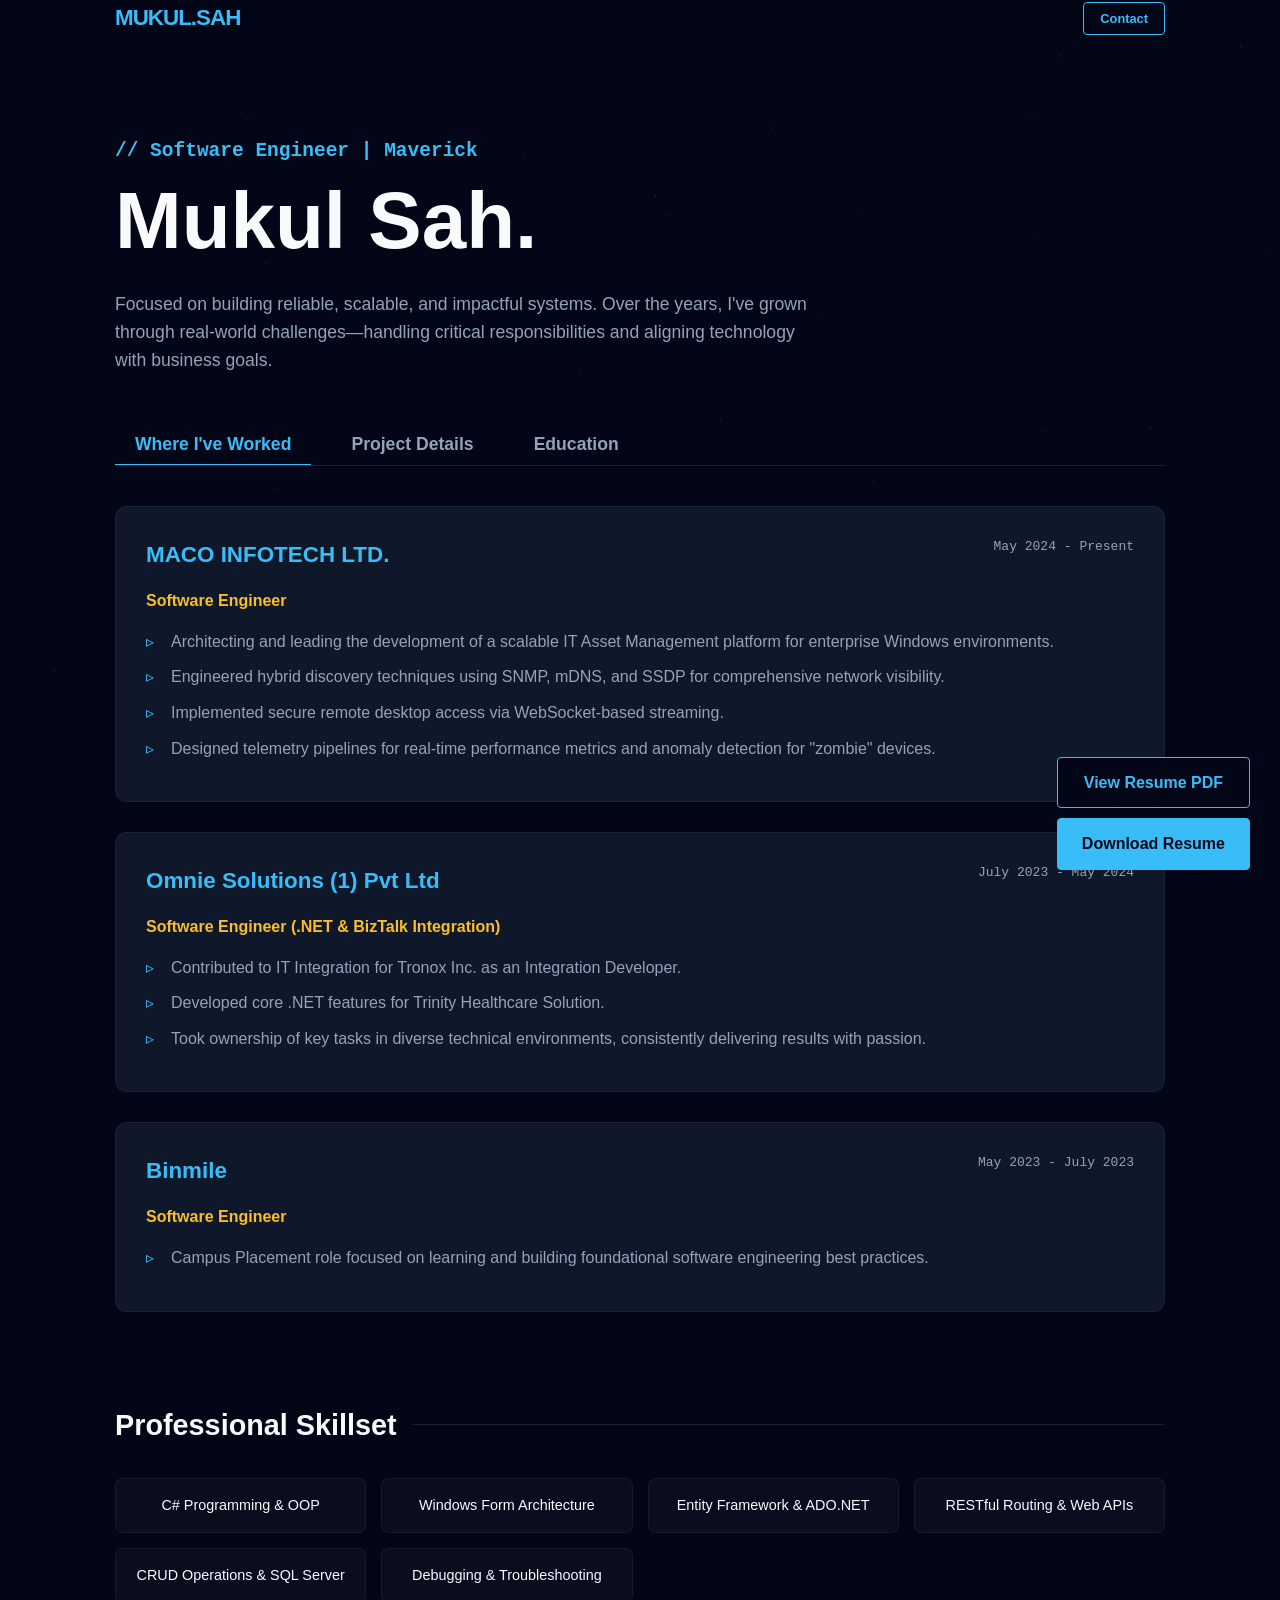
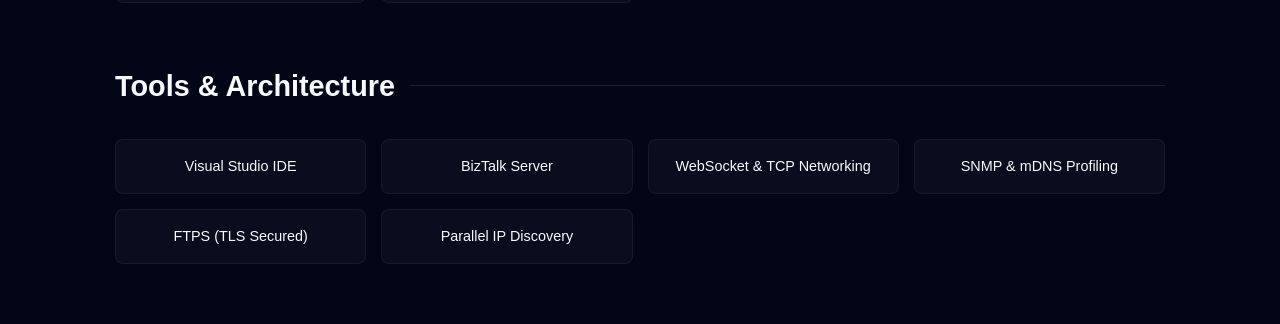
==== commit 05b41ea9: "Update index.html" ====
--- a/index.html
+++ b/index.html
@@ -48,12 +48,12 @@
 
         /* Hero */
         .hero {
-            padding: 100px 0;
+            padding: 100px 0 60px;
             display: flex;
             flex-direction: column;
-            justify-content: center;
         }
         .hero h1 { font-size: clamp(3rem, 8vw, 5rem); line-height: 1.1; margin: 10px 0; font-weight: 800; }
+        .hero p { max-width: 700px; color: var(--text-secondary); font-size: 1.1rem; margin-top: 15px; }
         
         /* Tab System */
         .tabs-container { margin-top: 50px; }
@@ -62,6 +62,8 @@
             gap: 20px;
             border-bottom: 1px solid rgba(255,255,255,0.1);
             margin-bottom: 40px;
+            overflow-x: auto;
+            white-space: nowrap;
         }
         .tab-btn {
             background: none;
@@ -84,7 +86,7 @@
         .tab-content { display: none; }
         .tab-content.active { display: block; animation: fadeIn 0.5s ease; }
 
-        /* Experience & Project Cards */
+        /* Cards */
         .card {
             background: var(--card-bg);
             border: 1px solid rgba(255,255,255,0.05);
@@ -100,13 +102,13 @@
         li { position: relative; padding-left: 25px; margin-bottom: 10px; color: var(--text-secondary); }
         li::before { content: "▹"; position: absolute; left: 0; color: var(--accent); }
 
-        /* Skillsets & Tools Sections */
+        /* Skillsets & Tools */
         .section-title { font-size: 1.8rem; margin: 60px 0 30px; display: flex; align-items: center; gap: 15px; }
         .section-title::after { content: ""; height: 1px; background: rgba(255,255,255,0.1); flex-grow: 1; }
         
         .skill-grid {
             display: grid;
-            grid-template-columns: repeat(auto-fill, minmax(200px, 1fr));
+            grid-template-columns: repeat(auto-fill, minmax(220px, 1fr));
             gap: 15px;
         }
         .skill-item {
@@ -118,9 +120,9 @@
             text-align: center;
             transition: 0.3s;
         }
-        .skill-item:hover { border-color: var(--accent); color: var(--accent); }
-
-        /* Fixed Resume Buttons */
+        .skill-item:hover { border-color: var(--accent); color: var(--accent); transform: scale(1.02); }
+
+        /* Floating Actions */
         .resume-float {
             position: fixed;
             bottom: 30px; right: 30px;
@@ -136,13 +138,16 @@
             border-radius: 4px;
             background: var(--bg-color);
             text-align: center;
+            transition: 0.3s;
         }
         .btn-fill { background: var(--accent); color: var(--bg-color); }
+        .btn:hover { box-shadow: 0 0 15px var(--accent-glow); transform: translateY(-2px); }
 
         @keyframes fadeIn { from { opacity: 0; transform: translateY(10px); } to { opacity: 1; transform: translateY(0); } }
 
         @media (max-width: 768px) {
-            .resume-float { position: static; margin-top: 40px; padding: 0 25px; }
+            .resume-float { position: static; margin-top: 40px; padding: 0 25px; margin-bottom: 40px; }
+            .hero { padding-top: 60px; }
         }
     </style>
 </head>
@@ -152,78 +157,80 @@
 
     <nav class="container">
         <div class="logo">MUKUL.SAH</div>
-        <a href="mailto:mukulofficialstu@gmail.com" class="btn" style="font-size: 0.8rem;">Contact Me</a>
+        <div class="nav-links">
+            <a href="mailto:mukulofficialstu@gmail.com" class="btn" style="font-size: 0.8rem; padding: 8px 16px;">Contact</a>
+        </div>
     </nav>
 
     <main class="container">
         <section class="hero">
-            <h2 style="color: var(--accent); font-family: monospace;">// Software Engineer | Maverick [cite: 14]</h2>
-            <h1>Architecting Systems with Purpose.</h1>
-            <p style="max-width: 650px; color: var(--text-secondary); font-size: 1.1rem;">
-                Focused on building reliable, scalable, and impactful systems through real-world challenges and technical excellence[cite: 16, 17].
-            </p>
+            <h2 style="color: var(--accent); font-family: monospace;">// Software Engineer | Maverick</h2>
+            <h1>Mukul Sah.</h1>
+            <p>Focused on building reliable, scalable, and impactful systems. Over the years, I've grown through real-world challenges—handling critical responsibilities and aligning technology with business goals.</p>
 
             <div class="tabs-container">
                 <div class="tab-buttons">
-                    <button class="tab-btn active" onclick="openTab(event, 'experience')">Work Experience</button>
-                    <button class="tab-btn" onclick="openTab(event, 'projects')">Project Showcases</button>
+                    <button class="tab-btn active" onclick="openTab(event, 'experience')">Where I've Worked</button>
+                    <button class="tab-btn" onclick="openTab(event, 'projects')">Project Details</button>
                     <button class="tab-btn" onclick="openTab(event, 'education')">Education</button>
                 </div>
 
                 <div id="experience" class="tab-content active">
                     <div class="card">
                         <div class="header-flex">
-                            <span class="title-main">MACO INFOTECH LTD. [cite: 34]</span>
-                            <span style="color: var(--text-secondary); font-family: monospace;">May 2024 - Present [cite: 36]</span>
+                            <span class="title-main">MACO INFOTECH LTD.</span>
+                            <span style="color: var(--text-secondary); font-family: monospace;">May 2024 - Present</span>
                         </div>
-                        <span class="subtitle">Software Engineer [cite: 35]</span>
-                        <ul>
-                            <li>Architecting a scalable IT Asset Management platform for enterprise Windows environments[cite: 38].</li>
-                            <li>Engineered hybrid discovery techniques using SNMP, mDNS, and SSDP for network visibility[cite: 40, 41].</li>
-                            <li>Implemented secure remote desktop access via WebSocket-based streaming[cite: 43].</li>
+                        <span class="subtitle">Software Engineer</span>
+                        <ul>
+                            <li>Architecting and leading the development of a scalable IT Asset Management platform for enterprise Windows environments.</li>
+                            <li>Engineered hybrid discovery techniques using SNMP, mDNS, and SSDP for comprehensive network visibility.</li>
+                            <li>Implemented secure remote desktop access via WebSocket-based streaming.</li>
+                            <li>Designed telemetry pipelines for real-time performance metrics and anomaly detection for "zombie" devices.</li>
                         </ul>
                     </div>
 
                     <div class="card">
                         <div class="header-flex">
-                            <span class="title-main">Omnie Solutions (1) Pvt Ltd [cite: 47]</span>
-                            <span style="color: var(--text-secondary); font-family: monospace;">July 2023 - May 2024 [cite: 49]</span>
+                            <span class="title-main">Omnie Solutions (1) Pvt Ltd</span>
+                            <span style="color: var(--text-secondary); font-family: monospace;">July 2023 - May 2024</span>
                         </div>
-                        <span class="subtitle">Software Engineer (.NET & IT Integration) [cite: 51]</span>
-                        <ul>
-                            <li>Contributed to IT Integration for Tronox Inc. and .NET development for Trinity Healthcare[cite: 52].</li>
-                            <li>Adapted to diverse technical environments and consistently delivered results under pressure[cite: 53].</li>
+                        <span class="subtitle">Software Engineer (.NET & BizTalk Integration)</span>
+                        <ul>
+                            <li>Contributed to IT Integration for Tronox Inc. as an Integration Developer.</li>
+                            <li>Developed core .NET features for Trinity Healthcare Solution.</li>
+                            <li>Took ownership of key tasks in diverse technical environments, consistently delivering results with passion.</li>
                         </ul>
                     </div>
 
                     <div class="card">
                         <div class="header-flex">
-                            <span class="title-main">Binmile [cite: 54]</span>
-                            <span style="color: var(--text-secondary); font-family: monospace;">May 2023 - July 2023 [cite: 55]</span>
+                            <span class="title-main">Binmile</span>
+                            <span style="color: var(--text-secondary); font-family: monospace;">May 2023 - July 2023</span>
                         </div>
-                        <span class="subtitle">Software Engineer [cite: 55]</span>
-                        <ul>
-                            <li>Campus Placement focused on foundational engineering and software development lifecycle[cite: 58].</li>
+                        <span class="subtitle">Software Engineer</span>
+                        <ul>
+                            <li>Campus Placement role focused on learning and building foundational software engineering best practices.</li>
                         </ul>
                     </div>
                 </div>
 
                 <div id="projects" class="tab-content">
                     <div class="card">
-                        <span class="title-main">MACO Endpoint System [cite: 37]</span>
-                        <span class="subtitle">Enterprise Asset Lifecycle & Control</span>
-                        <ul>
-                            <li>High-performance parallel IP range scanning and dynamic topology mapping[cite: 42].</li>
-                            <li>FTPS (TLS-secured) channels for encrypted log transfer and configuration sync[cite: 44].</li>
-                            <li>Real-time telemetry pipelines for network metrics and hardware security[cite: 45].</li>
-                        </ul>
-                    </div>
-                    <div class="card">
-                        <span class="title-main">Surveillance & AI Systems</span>
-                        <span class="subtitle">Production-Level Recognition</span>
-                        <ul>
-                            <li>Automated anomaly detection for inactive or "zombie" enterprise devices[cite: 45].</li>
-                            <li>Windows ecosystem-focused application architecture for large-scale deployment[cite: 46].</li>
+                        <span class="title-main">Enterprise Endpoint System</span>
+                        <span class="subtitle">IT Asset Lifecycle & Network Discovery</span>
+                        <ul>
+                            <li>Built high-performance parallel IP range scanning with dynamic network topology mapping.</li>
+                            <li>Implemented FTPS (TLS-secured) channels for encrypted log transfer and configuration synchronization.</li>
+                            <li>Utilized active and passive discovery including MAC address vendor analysis and Wi-Fi profiling.</li>
+                        </ul>
+                    </div>
+                    <div class="card">
+                        <span class="title-main">AI Surveillance Pipeline</span>
+                        <span class="subtitle">Production-Ready Recognition</span>
+                        <ul>
+                            <li>Optimized face recognition models for real-world conditions (poses, lighting, motion blur).</li>
+                            <li>Integrated tracking and identity consistency for live CCTV video streams.</li>
                         </ul>
                     </div>
                 </div>
@@ -231,36 +238,37 @@
                 <div id="education" class="tab-content">
                     <div class="card">
                         <div class="header-flex">
-                            <span class="title-main">Dev Bhoomi Group of Institutions [cite: 68]</span>
-                            <span style="color: var(--text-secondary); font-family: monospace;">2020 - 2024 [cite: 69]</span>
+                            <span class="title-main">Dev Bhoomi Group of Institutions</span>
+                            <span style="color: var(--text-secondary); font-family: monospace;">2020 - 2024</span>
                         </div>
-                        <span class="subtitle">B.Tech in Computer Science [cite: 69]</span>
-                        <ul>
-                            <li>Member of Computer Society of India[cite: 64, 66].</li>
-                            <li>Specialized focus on software systems and engineering principles[cite: 69].</li>
+                        <span class="subtitle">Bachelor of Technology (B.Tech) - Computer Science</span>
+                        <ul>
+                            <li>Member of Computer Society of India (2019 - 2021).</li>
+                            <li>Microsoft Technology Associate (MTA): Web Development Fundamentals.</li>
+                            <li>Certified in C# Console and Windows Form Development w/ Entity Framework.</li>
                         </ul>
                     </div>
                 </div>
             </div>
 
-            <h2 class="section-title">Professional Skillset [cite: 8]</h2>
+            <h2 class="section-title">Professional Skillset</h2>
             <div class="skill-grid">
-                <div class="skill-item">C# & .NET Core [cite: 12]</div>
-                <div class="skill-item">RESTful Routing [cite: 10]</div>
-                <div class="skill-item">Entity Framework [cite: 12]</div>
-                <div class="skill-item">ASP.NET Debugging [cite: 10]</div>
-                <div class="skill-item">WinForms Development [cite: 12]</div>
-                <div class="skill-item">Windows Ecosystem [cite: 37]</div>
+                <div class="skill-item">C# Programming & OOP</div>
+                <div class="skill-item">Windows Form Architecture</div>
+                <div class="skill-item">Entity Framework & ADO.NET</div>
+                <div class="skill-item">RESTful Routing & Web APIs</div>
+                <div class="skill-item">CRUD Operations & SQL Server</div>
+                <div class="skill-item">Debugging & Troubleshooting</div>
             </div>
 
-            <h2 class="section-title">Tools I Use</h2>
+            <h2 class="section-title">Tools & Architecture</h2>
             <div class="skill-grid">
-                <div class="skill-item">Visual Studio IDE [cite: 9]</div>
-                <div class="skill-item">BizTalk Server [cite: 52]</div>
-                <div class="skill-item">SNMP Profiling [cite: 41]</div>
-                <div class="skill-item">WebSocket / TCP [cite: 43]</div>
-                <div class="skill-item">FTPS (TLS Secured) [cite: 44]</div>
-                <div class="skill-item">Parallel IP Scanners [cite: 42]</div>
+                <div class="skill-item">Visual Studio IDE</div>
+                <div class="skill-item">BizTalk Server</div>
+                <div class="skill-item">WebSocket & TCP Networking</div>
+                <div class="skill-item">SNMP & mDNS Profiling</div>
+                <div class="skill-item">FTPS (TLS Secured)</div>
+                <div class="skill-item">Parallel IP Discovery</div>
             </div>
         </section>
     </main>
@@ -288,12 +296,12 @@
         function animate() {
             ctx.clearRect(0,0,canvas.width,canvas.height);
             ctx.fillStyle = '#38bdf8';
-            for(let i=0; i<50; i++) {
+            for(let i=0; i<40; i++) {
                 ctx.beginPath();
-                ctx.arc(Math.random()*canvas.width, Math.random()*canvas.height, 1, 0, Math.PI*2);
+                ctx.arc(Math.random()*canvas.width, Math.random()*canvas.height, 0.8, 0, Math.PI*2);
                 ctx.fill();
             }
-            setTimeout(() => requestAnimationFrame(animate), 100);
+            setTimeout(() => requestAnimationFrame(animate), 150);
         }
         animate();
     </script>
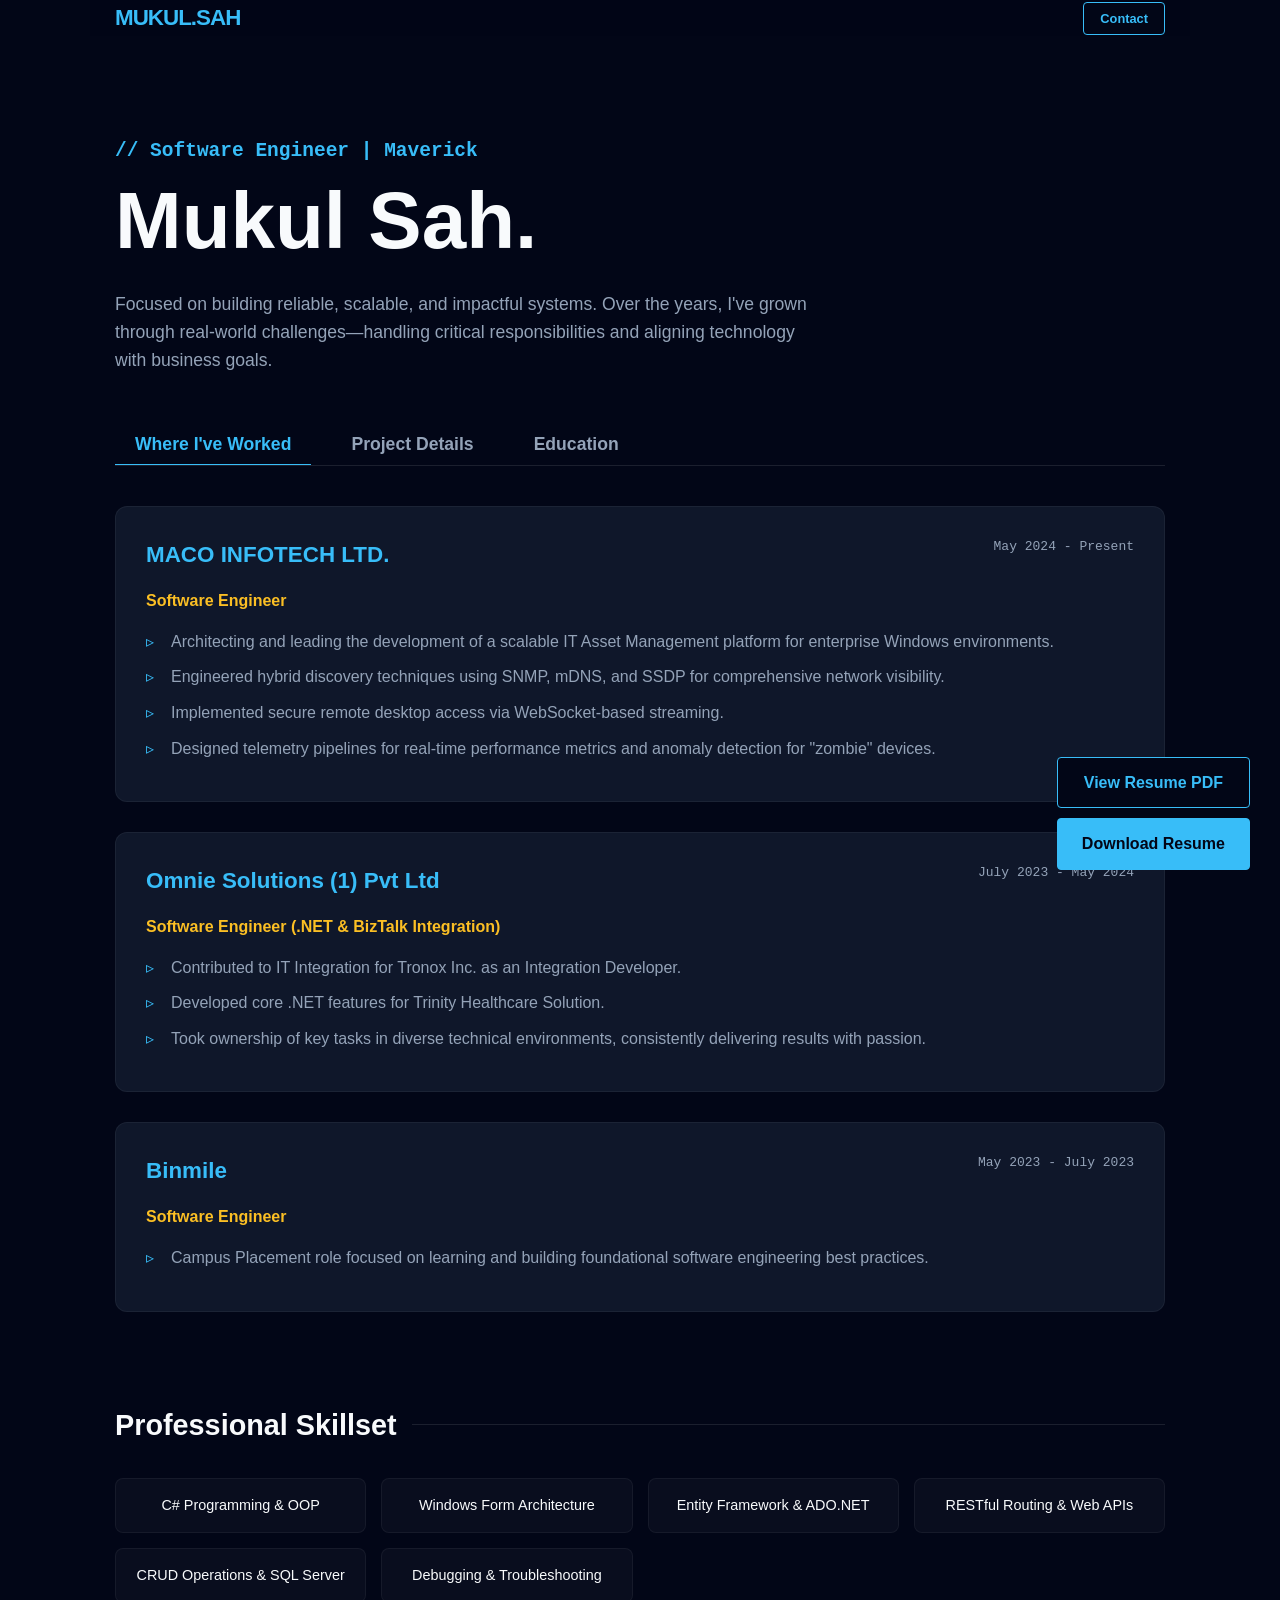
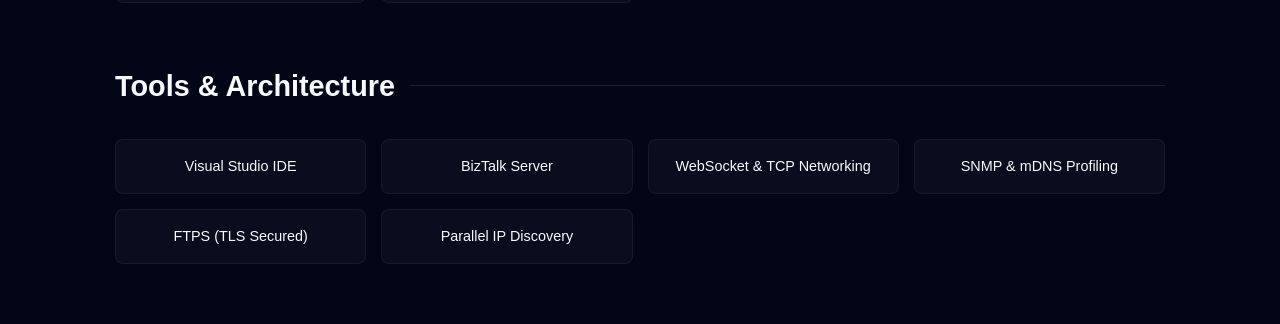
==== commit e5649061: "Update index.html" ====
--- a/index.html
+++ b/index.html
@@ -245,8 +245,22 @@
                         <ul>
                             <li>Member of Computer Society of India (2019 - 2021).</li>
                             <li>Microsoft Technology Associate (MTA): Web Development Fundamentals.</li>
-                            <li>Certified in C# Console and Windows Form Development w/ Entity Framework.</li>
-                        </ul>
+                        </ul>
+                    </div>
+                </div>
+
+                <div id="Certification" class="tab-content">
+                    <div class="card">
+                        <div class="header-flex">
+                            <span class="title-main">C# Console and Windows Form Development w/ Entity Framework</span>
+                        </div>
+                        <span class="subtitle">Udemy</span>
+                        
+                        <div class="header-flex">
+                            <span class="title-main">ASP.NET MVC 5 Course/span>
+                        </div>
+                        <span class="subtitle">Udemy</span>
+                       
                     </div>
                 </div>
             </div>
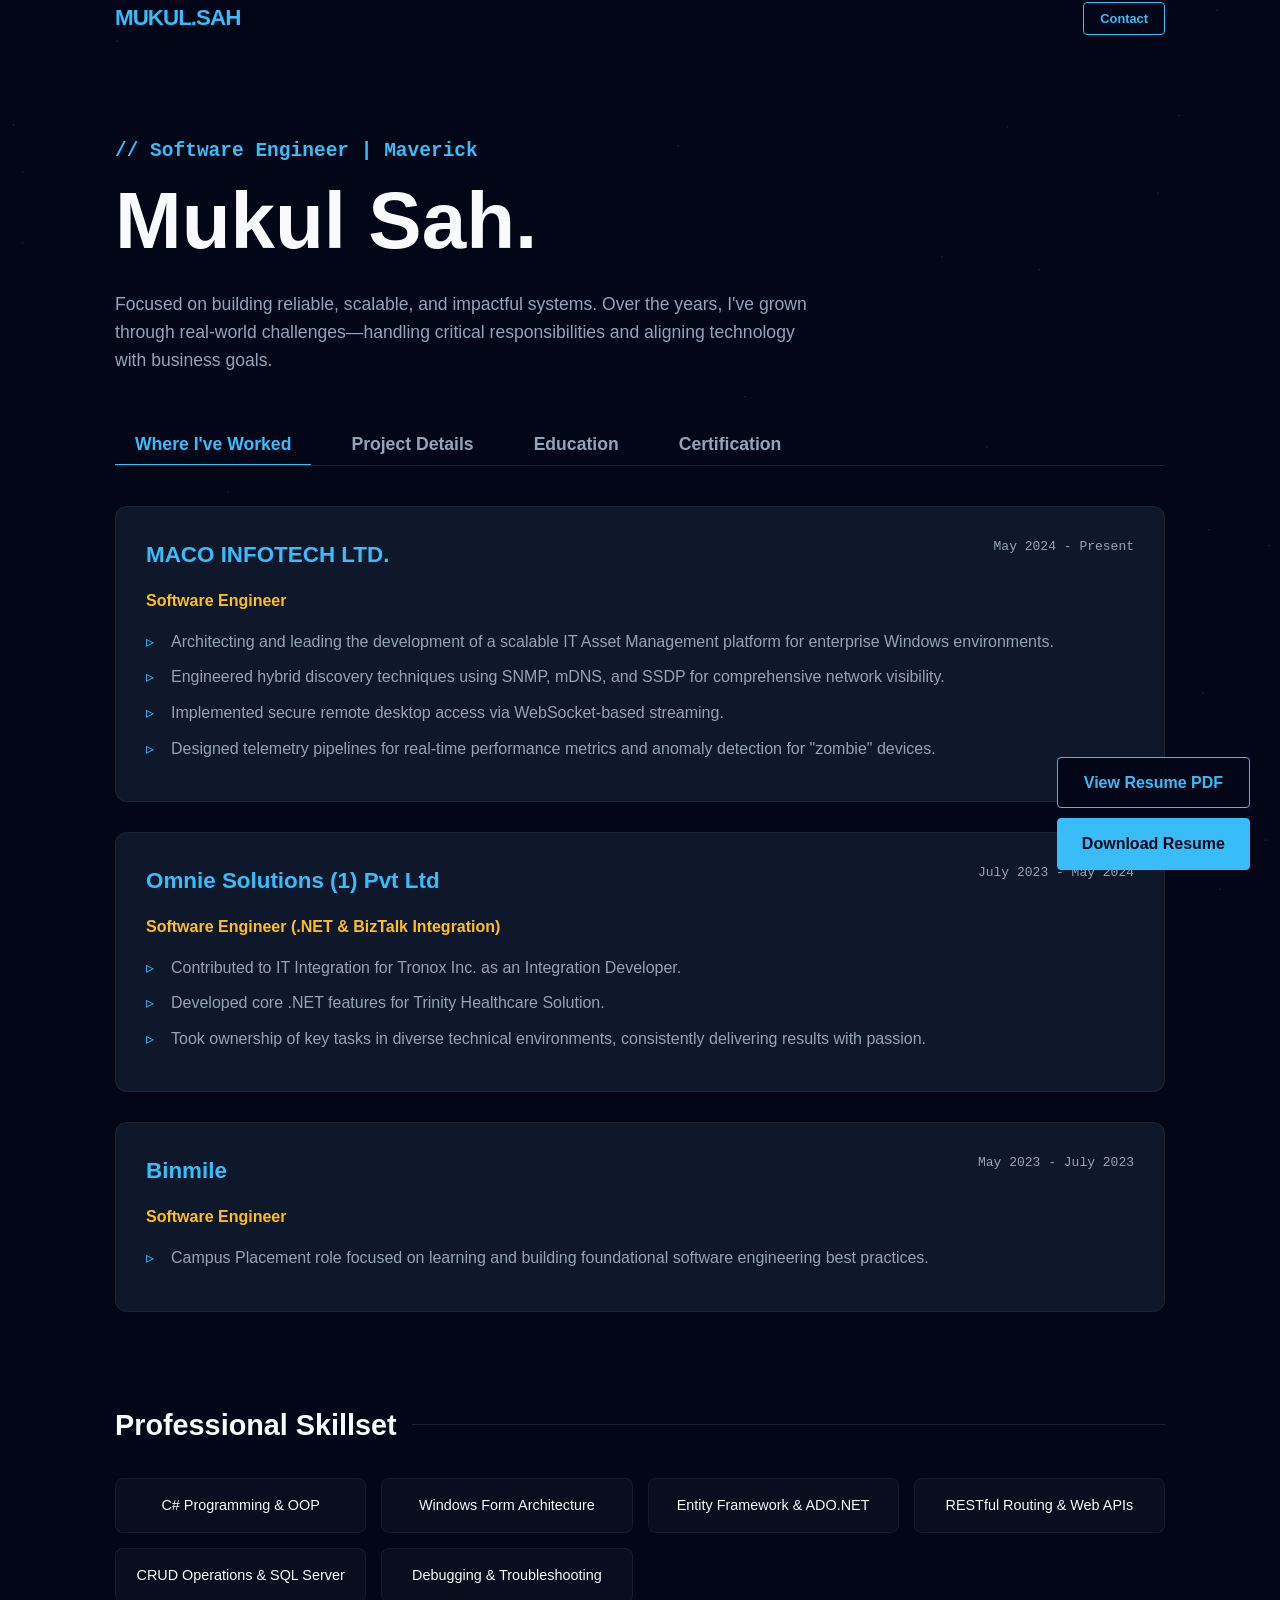
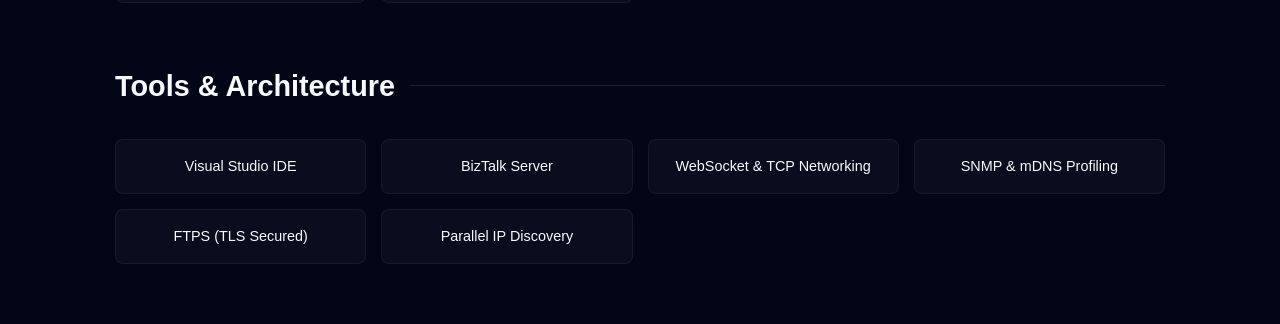
==== commit fd65736a: "Update index.html" ====
--- a/index.html
+++ b/index.html
@@ -173,6 +173,7 @@
                     <button class="tab-btn active" onclick="openTab(event, 'experience')">Where I've Worked</button>
                     <button class="tab-btn" onclick="openTab(event, 'projects')">Project Details</button>
                     <button class="tab-btn" onclick="openTab(event, 'education')">Education</button>
+                    <button class="tab-btn" onclick="openTab(event, 'certification')">Certification</button>
                 </div>
 
                 <div id="experience" class="tab-content active">
@@ -249,7 +250,7 @@
                     </div>
                 </div>
 
-                <div id="Certification" class="tab-content">
+                <div id="certification" class="tab-content">
                     <div class="card">
                         <div class="header-flex">
                             <span class="title-main">C# Console and Windows Form Development w/ Entity Framework</span>
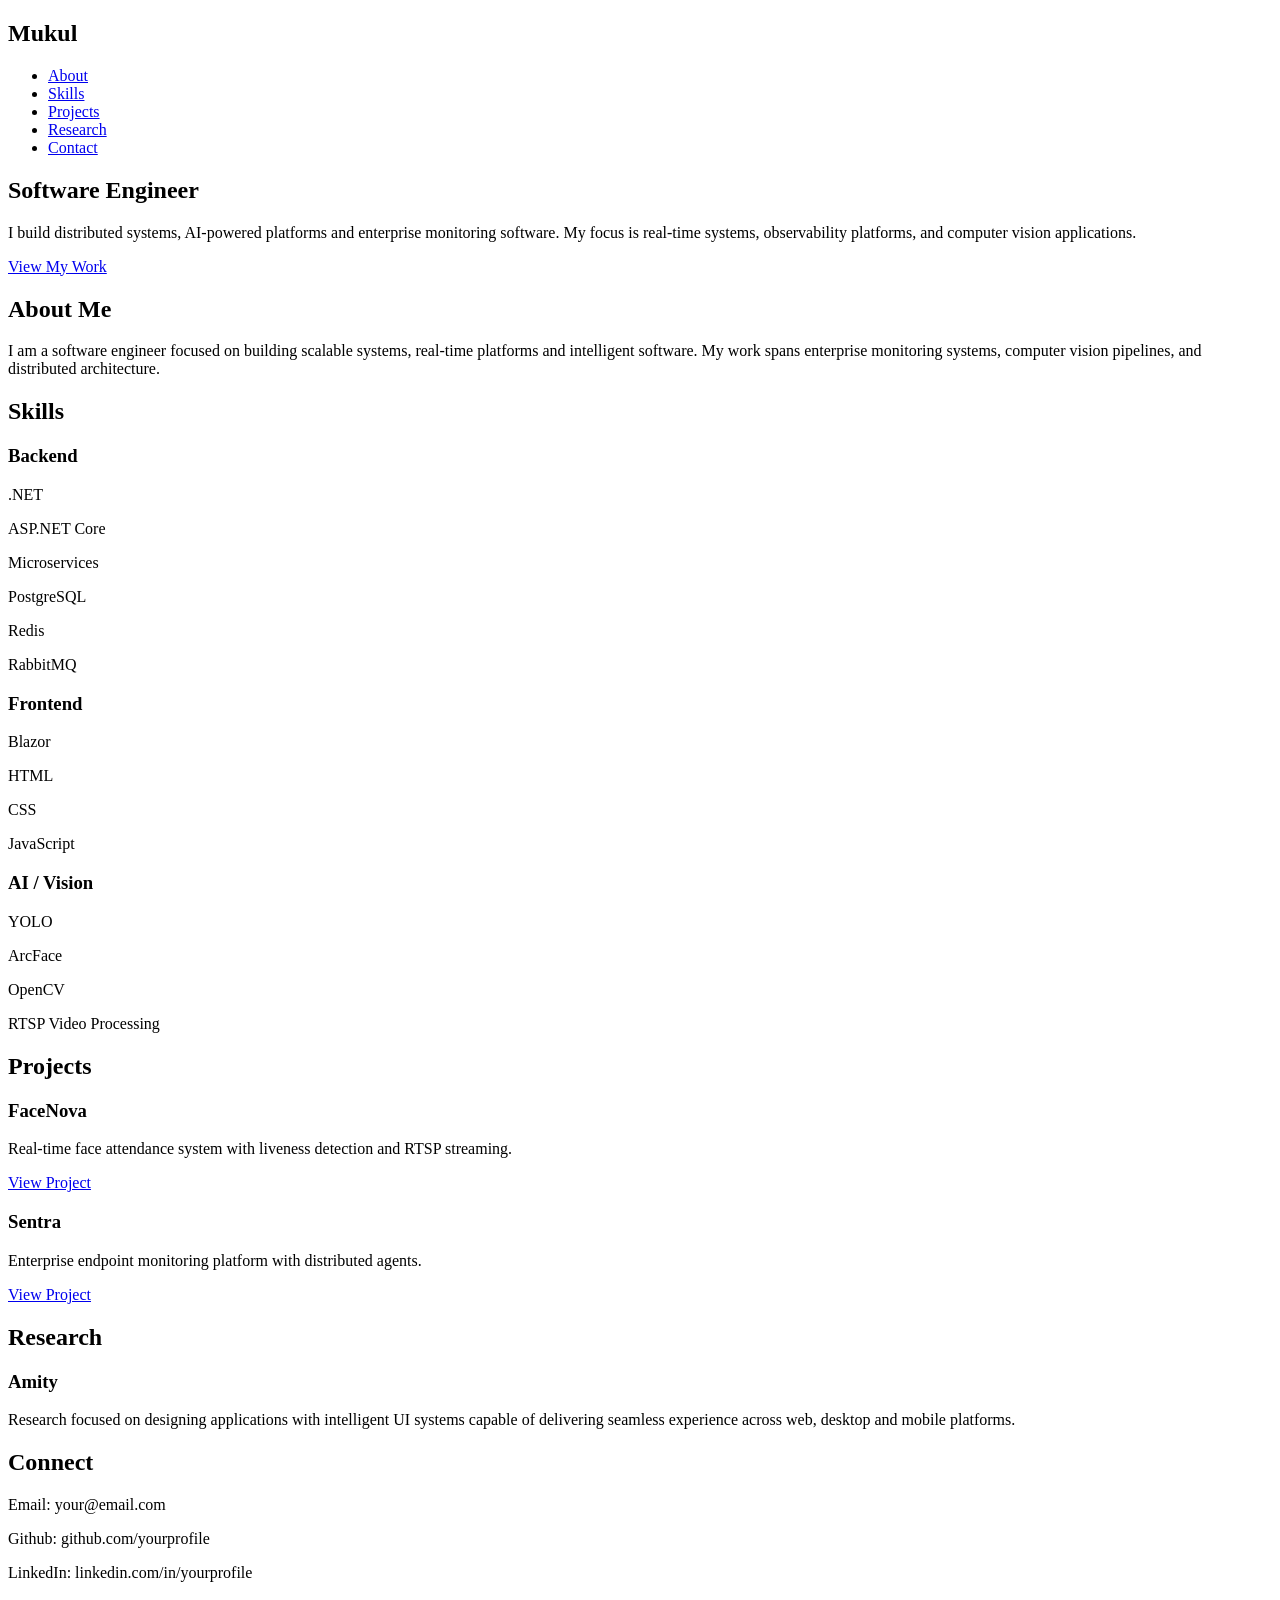
==== commit 97a329f3: "Update index.html" ====
--- a/index.html
+++ b/index.html
@@ -1,324 +1,165 @@
+
 <!DOCTYPE html>
 <html lang="en">
 <head>
-    <meta charset="UTF-8">
-    <meta name="viewport" content="width=device-width, initial-scale=1.0">
-    <title>Mukul Sah | Software Engineer</title>
-    <style>
-        :root {
-            --bg-color: #020617;
-            --card-bg: #0f172a;
-            --text-primary: #f8fafc;
-            --text-secondary: #94a3b8;
-            --accent: #38bdf8;
-            --accent-glow: rgba(56, 189, 248, 0.3);
-            --maverick-gold: #fbbf24;
-        }
+<meta charset="UTF-8">
+<meta name="viewport" content="width=device-width, initial-scale=1.0">
 
-        * { margin: 0; padding: 0; box-sizing: border-box; font-family: 'Inter', 'Segoe UI', sans-serif; }
-        
-        body {
-            background-color: var(--bg-color);
-            color: var(--text-primary);
-            line-height: 1.6;
-            overflow-x: hidden;
-        }
+<title>Mukul | Software Engineer</title>
 
-        #bg-canvas {
-            position: fixed;
-            top: 0; left: 0; width: 100%; height: 100%;
-            z-index: -1; opacity: 0.2;
-        }
+<link rel="stylesheet" href="css/style.css">
+</head>
 
-        .container { max-width: 1100px; margin: 0 auto; padding: 0 25px; }
-
-        nav {
-            padding: 25px 0;
-            display: flex;
-            justify-content: space-between;
-            align-items: center;
-            position: sticky;
-            top: 0;
-            background: rgba(2, 6, 23, 0.9);
-            backdrop-filter: blur(12px);
-            z-index: 100;
-        }
-
-        .logo { font-size: 1.4rem; font-weight: 800; color: var(--accent); letter-spacing: -1px; }
-
-        /* Hero */
-        .hero {
-            padding: 100px 0 60px;
-            display: flex;
-            flex-direction: column;
-        }
-        .hero h1 { font-size: clamp(3rem, 8vw, 5rem); line-height: 1.1; margin: 10px 0; font-weight: 800; }
-        .hero p { max-width: 700px; color: var(--text-secondary); font-size: 1.1rem; margin-top: 15px; }
-        
-        /* Tab System */
-        .tabs-container { margin-top: 50px; }
-        .tab-buttons {
-            display: flex;
-            gap: 20px;
-            border-bottom: 1px solid rgba(255,255,255,0.1);
-            margin-bottom: 40px;
-            overflow-x: auto;
-            white-space: nowrap;
-        }
-        .tab-btn {
-            background: none;
-            border: none;
-            color: var(--text-secondary);
-            font-size: 1.1rem;
-            font-weight: 600;
-            padding: 10px 20px;
-            cursor: pointer;
-            transition: 0.3s;
-            position: relative;
-        }
-        .tab-btn.active { color: var(--accent); }
-        .tab-btn.active::after {
-            content: "";
-            position: absolute;
-            bottom: -1px; left: 0; width: 100%; height: 2px;
-            background: var(--accent);
-        }
-        .tab-content { display: none; }
-        .tab-content.active { display: block; animation: fadeIn 0.5s ease; }
-
-        /* Cards */
-        .card {
-            background: var(--card-bg);
-            border: 1px solid rgba(255,255,255,0.05);
-            padding: 30px;
-            border-radius: 12px;
-            margin-bottom: 30px;
-        }
-        .header-flex { display: flex; justify-content: space-between; flex-wrap: wrap; margin-bottom: 15px; }
-        .title-main { color: var(--accent); font-size: 1.4rem; font-weight: 700; }
-        .subtitle { color: var(--maverick-gold); font-weight: 600; margin-bottom: 15px; display: block; }
-        
-        ul { list-style: none; }
-        li { position: relative; padding-left: 25px; margin-bottom: 10px; color: var(--text-secondary); }
-        li::before { content: "▹"; position: absolute; left: 0; color: var(--accent); }
-
-        /* Skillsets & Tools */
-        .section-title { font-size: 1.8rem; margin: 60px 0 30px; display: flex; align-items: center; gap: 15px; }
-        .section-title::after { content: ""; height: 1px; background: rgba(255,255,255,0.1); flex-grow: 1; }
-        
-        .skill-grid {
-            display: grid;
-            grid-template-columns: repeat(auto-fill, minmax(220px, 1fr));
-            gap: 15px;
-        }
-        .skill-item {
-            background: rgba(255,255,255,0.03);
-            border: 1px solid rgba(255,255,255,0.05);
-            padding: 15px;
-            border-radius: 8px;
-            font-size: 0.9rem;
-            text-align: center;
-            transition: 0.3s;
-        }
-        .skill-item:hover { border-color: var(--accent); color: var(--accent); transform: scale(1.02); }
-
-        /* Floating Actions */
-        .resume-float {
-            position: fixed;
-            bottom: 30px; right: 30px;
-            display: flex; flex-direction: column; gap: 10px;
-            z-index: 1000;
-        }
-        .btn {
-            padding: 12px 24px;
-            border: 1px solid var(--accent);
-            color: var(--accent);
-            text-decoration: none;
-            font-weight: 700;
-            border-radius: 4px;
-            background: var(--bg-color);
-            text-align: center;
-            transition: 0.3s;
-        }
-        .btn-fill { background: var(--accent); color: var(--bg-color); }
-        .btn:hover { box-shadow: 0 0 15px var(--accent-glow); transform: translateY(-2px); }
-
-        @keyframes fadeIn { from { opacity: 0; transform: translateY(10px); } to { opacity: 1; transform: translateY(0); } }
-
-        @media (max-width: 768px) {
-            .resume-float { position: static; margin-top: 40px; padding: 0 25px; margin-bottom: 40px; }
-            .hero { padding-top: 60px; }
-        }
-    </style>
-</head>
 <body>
 
-    <canvas id="bg-canvas"></canvas>
+<header>
+    <nav class="container">
+        <h1>Mukul</h1>
+        <ul>
+            <li><a href="#about">About</a></li>
+            <li><a href="#skills">Skills</a></li>
+            <li><a href="#projects">Projects</a></li>
+            <li><a href="#research">Research</a></li>
+            <li><a href="#contact">Contact</a></li>
+        </ul>
+    </nav>
+</header>
 
-    <nav class="container">
-        <div class="logo">MUKUL.SAH</div>
-        <div class="nav-links">
-            <a href="mailto:mukulofficialstu@gmail.com" class="btn" style="font-size: 0.8rem; padding: 8px 16px;">Contact</a>
-        </div>
-    </nav>
 
-    <main class="container">
-        <section class="hero">
-            <h2 style="color: var(--accent); font-family: monospace;">// Software Engineer | Maverick</h2>
-            <h1>Mukul Sah.</h1>
-            <p>Focused on building reliable, scalable, and impactful systems. Over the years, I've grown through real-world challenges—handling critical responsibilities and aligning technology with business goals.</p>
+<section class="hero">
+<div class="container">
 
-            <div class="tabs-container">
-                <div class="tab-buttons">
-                    <button class="tab-btn active" onclick="openTab(event, 'experience')">Where I've Worked</button>
-                    <button class="tab-btn" onclick="openTab(event, 'projects')">Project Details</button>
-                    <button class="tab-btn" onclick="openTab(event, 'education')">Education</button>
-                    <button class="tab-btn" onclick="openTab(event, 'certification')">Certification</button>
-                </div>
+<h2>Software Engineer</h2>
 
-                <div id="experience" class="tab-content active">
-                    <div class="card">
-                        <div class="header-flex">
-                            <span class="title-main">MACO INFOTECH LTD.</span>
-                            <span style="color: var(--text-secondary); font-family: monospace;">May 2024 - Present</span>
-                        </div>
-                        <span class="subtitle">Software Engineer</span>
-                        <ul>
-                            <li>Architecting and leading the development of a scalable IT Asset Management platform for enterprise Windows environments.</li>
-                            <li>Engineered hybrid discovery techniques using SNMP, mDNS, and SSDP for comprehensive network visibility.</li>
-                            <li>Implemented secure remote desktop access via WebSocket-based streaming.</li>
-                            <li>Designed telemetry pipelines for real-time performance metrics and anomaly detection for "zombie" devices.</li>
-                        </ul>
-                    </div>
+<p>
+I build distributed systems, AI-powered platforms and enterprise monitoring software.
+My focus is real-time systems, observability platforms, and computer vision applications.
+</p>
 
-                    <div class="card">
-                        <div class="header-flex">
-                            <span class="title-main">Omnie Solutions (1) Pvt Ltd</span>
-                            <span style="color: var(--text-secondary); font-family: monospace;">July 2023 - May 2024</span>
-                        </div>
-                        <span class="subtitle">Software Engineer (.NET & BizTalk Integration)</span>
-                        <ul>
-                            <li>Contributed to IT Integration for Tronox Inc. as an Integration Developer.</li>
-                            <li>Developed core .NET features for Trinity Healthcare Solution.</li>
-                            <li>Took ownership of key tasks in diverse technical environments, consistently delivering results with passion.</li>
-                        </ul>
-                    </div>
+<a href="#projects" class="btn">View My Work</a>
 
-                    <div class="card">
-                        <div class="header-flex">
-                            <span class="title-main">Binmile</span>
-                            <span style="color: var(--text-secondary); font-family: monospace;">May 2023 - July 2023</span>
-                        </div>
-                        <span class="subtitle">Software Engineer</span>
-                        <ul>
-                            <li>Campus Placement role focused on learning and building foundational software engineering best practices.</li>
-                        </ul>
-                    </div>
-                </div>
+</div>
+</section>
 
-                <div id="projects" class="tab-content">
-                    <div class="card">
-                        <span class="title-main">Enterprise Endpoint System</span>
-                        <span class="subtitle">IT Asset Lifecycle & Network Discovery</span>
-                        <ul>
-                            <li>Built high-performance parallel IP range scanning with dynamic network topology mapping.</li>
-                            <li>Implemented FTPS (TLS-secured) channels for encrypted log transfer and configuration synchronization.</li>
-                            <li>Utilized active and passive discovery including MAC address vendor analysis and Wi-Fi profiling.</li>
-                        </ul>
-                    </div>
-                    <div class="card">
-                        <span class="title-main">AI Surveillance Pipeline</span>
-                        <span class="subtitle">Production-Ready Recognition</span>
-                        <ul>
-                            <li>Optimized face recognition models for real-world conditions (poses, lighting, motion blur).</li>
-                            <li>Integrated tracking and identity consistency for live CCTV video streams.</li>
-                        </ul>
-                    </div>
-                </div>
 
-                <div id="education" class="tab-content">
-                    <div class="card">
-                        <div class="header-flex">
-                            <span class="title-main">Dev Bhoomi Group of Institutions</span>
-                            <span style="color: var(--text-secondary); font-family: monospace;">2020 - 2024</span>
-                        </div>
-                        <span class="subtitle">Bachelor of Technology (B.Tech) - Computer Science</span>
-                        <ul>
-                            <li>Member of Computer Society of India (2019 - 2021).</li>
-                            <li>Microsoft Technology Associate (MTA): Web Development Fundamentals.</li>
-                        </ul>
-                    </div>
-                </div>
+<section id="about" class="section">
+<div class="container">
 
-                <div id="certification" class="tab-content">
-                    <div class="card">
-                        <div class="header-flex">
-                            <span class="title-main">C# Console and Windows Form Development w/ Entity Framework</span>
-                        </div>
-                        <span class="subtitle">Udemy</span>
-                        
-                        <div class="header-flex">
-                            <span class="title-main">ASP.NET MVC 5 Course/span>
-                        </div>
-                        <span class="subtitle">Udemy</span>
-                       
-                    </div>
-                </div>
-            </div>
+<h2>About Me</h2>
 
-            <h2 class="section-title">Professional Skillset</h2>
-            <div class="skill-grid">
-                <div class="skill-item">C# Programming & OOP</div>
-                <div class="skill-item">Windows Form Architecture</div>
-                <div class="skill-item">Entity Framework & ADO.NET</div>
-                <div class="skill-item">RESTful Routing & Web APIs</div>
-                <div class="skill-item">CRUD Operations & SQL Server</div>
-                <div class="skill-item">Debugging & Troubleshooting</div>
-            </div>
+<p>
+I am a software engineer focused on building scalable systems, real-time platforms and intelligent software.
+My work spans enterprise monitoring systems, computer vision pipelines, and distributed architecture.
+</p>
 
-            <h2 class="section-title">Tools & Architecture</h2>
-            <div class="skill-grid">
-                <div class="skill-item">Visual Studio IDE</div>
-                <div class="skill-item">BizTalk Server</div>
-                <div class="skill-item">WebSocket & TCP Networking</div>
-                <div class="skill-item">SNMP & mDNS Profiling</div>
-                <div class="skill-item">FTPS (TLS Secured)</div>
-                <div class="skill-item">Parallel IP Discovery</div>
-            </div>
-        </section>
-    </main>
+</div>
+</section>
 
-    <div class="resume-float">
-        <a href="Profile.pdf" target="_blank" class="btn">View Resume PDF</a>
-        <a href="Profile.pdf" download="Mukul_Sah_Resume.pdf" class="btn btn-fill">Download Resume</a>
-    </div>
 
-    <script>
-        function openTab(evt, tabName) {
-            var i, tabContent, tabBtn;
-            tabContent = document.getElementsByClassName("tab-content");
-            for (i = 0; i < tabContent.length; i++) tabContent[i].style.display = "none";
-            tabBtn = document.getElementsByClassName("tab-btn");
-            for (i = 0; i < tabBtn.length; i++) tabBtn[i].className = tabBtn[i].className.replace(" active", "");
-            document.getElementById(tabName).style.display = "block";
-            evt.currentTarget.className += " active";
-        }
+<section id="skills" class="section">
+<div class="container">
 
-        const canvas = document.getElementById('bg-canvas');
-        const ctx = canvas.getContext('2d');
-        function init() { canvas.width = window.innerWidth; canvas.height = window.innerHeight; }
-        window.addEventListener('resize', init); init();
-        function animate() {
-            ctx.clearRect(0,0,canvas.width,canvas.height);
-            ctx.fillStyle = '#38bdf8';
-            for(let i=0; i<40; i++) {
-                ctx.beginPath();
-                ctx.arc(Math.random()*canvas.width, Math.random()*canvas.height, 0.8, 0, Math.PI*2);
-                ctx.fill();
-            }
-            setTimeout(() => requestAnimationFrame(animate), 150);
-        }
-        animate();
-    </script>
+<h2>Skills</h2>
+
+<div class="grid">
+
+<div class="card">
+<h3>Backend</h3>
+<p>.NET</p>
+<p>ASP.NET Core</p>
+<p>Microservices</p>
+<p>PostgreSQL</p>
+<p>Redis</p>
+<p>RabbitMQ</p>
+</div>
+
+<div class="card">
+<h3>Frontend</h3>
+<p>Blazor</p>
+<p>HTML</p>
+<p>CSS</p>
+<p>JavaScript</p>
+</div>
+
+<div class="card">
+<h3>AI / Vision</h3>
+<p>YOLO</p>
+<p>ArcFace</p>
+<p>OpenCV</p>
+<p>RTSP Video Processing</p>
+</div>
+
+</div>
+
+</div>
+</section>
+
+
+<section id="projects" class="section">
+<div class="container">
+
+<h2>Projects</h2>
+
+<div class="grid">
+
+<div class="card">
+<h3>FaceNova</h3>
+<p>Real-time face attendance system with liveness detection and RTSP streaming.</p>
+<a href="facenova.html">View Project</a>
+</div>
+
+<div class="card">
+<h3>Sentra</h3>
+<p>Enterprise endpoint monitoring platform with distributed agents.</p>
+<a href="sentra.html">View Project</a>
+</div>
+
+</div>
+
+</div>
+</section>
+
+
+<section id="research" class="section">
+<div class="container">
+
+<h2>Research</h2>
+
+<div class="card">
+
+<h3>Amity</h3>
+
+<p>
+Research focused on designing applications with intelligent UI systems capable of delivering seamless experience across web, desktop and mobile platforms.
+</p>
+
+</div>
+
+</div>
+</section>
+
+
+<section id="contact" class="section">
+<div class="container">
+
+<h2>Connect</h2>
+
+<p>Email: your@email.com</p>
+<p>Github: github.com/yourprofile</p>
+<p>LinkedIn: linkedin.com/in/yourprofile</p>
+
+</div>
+</section>
+
+
+<footer>
+
+<p>© 2026 Mukul — Software Engineer</p>
+
+</footer>
+
+
+<script src="js/script.js"></script>
+
 </body>
-</html>
+</html>
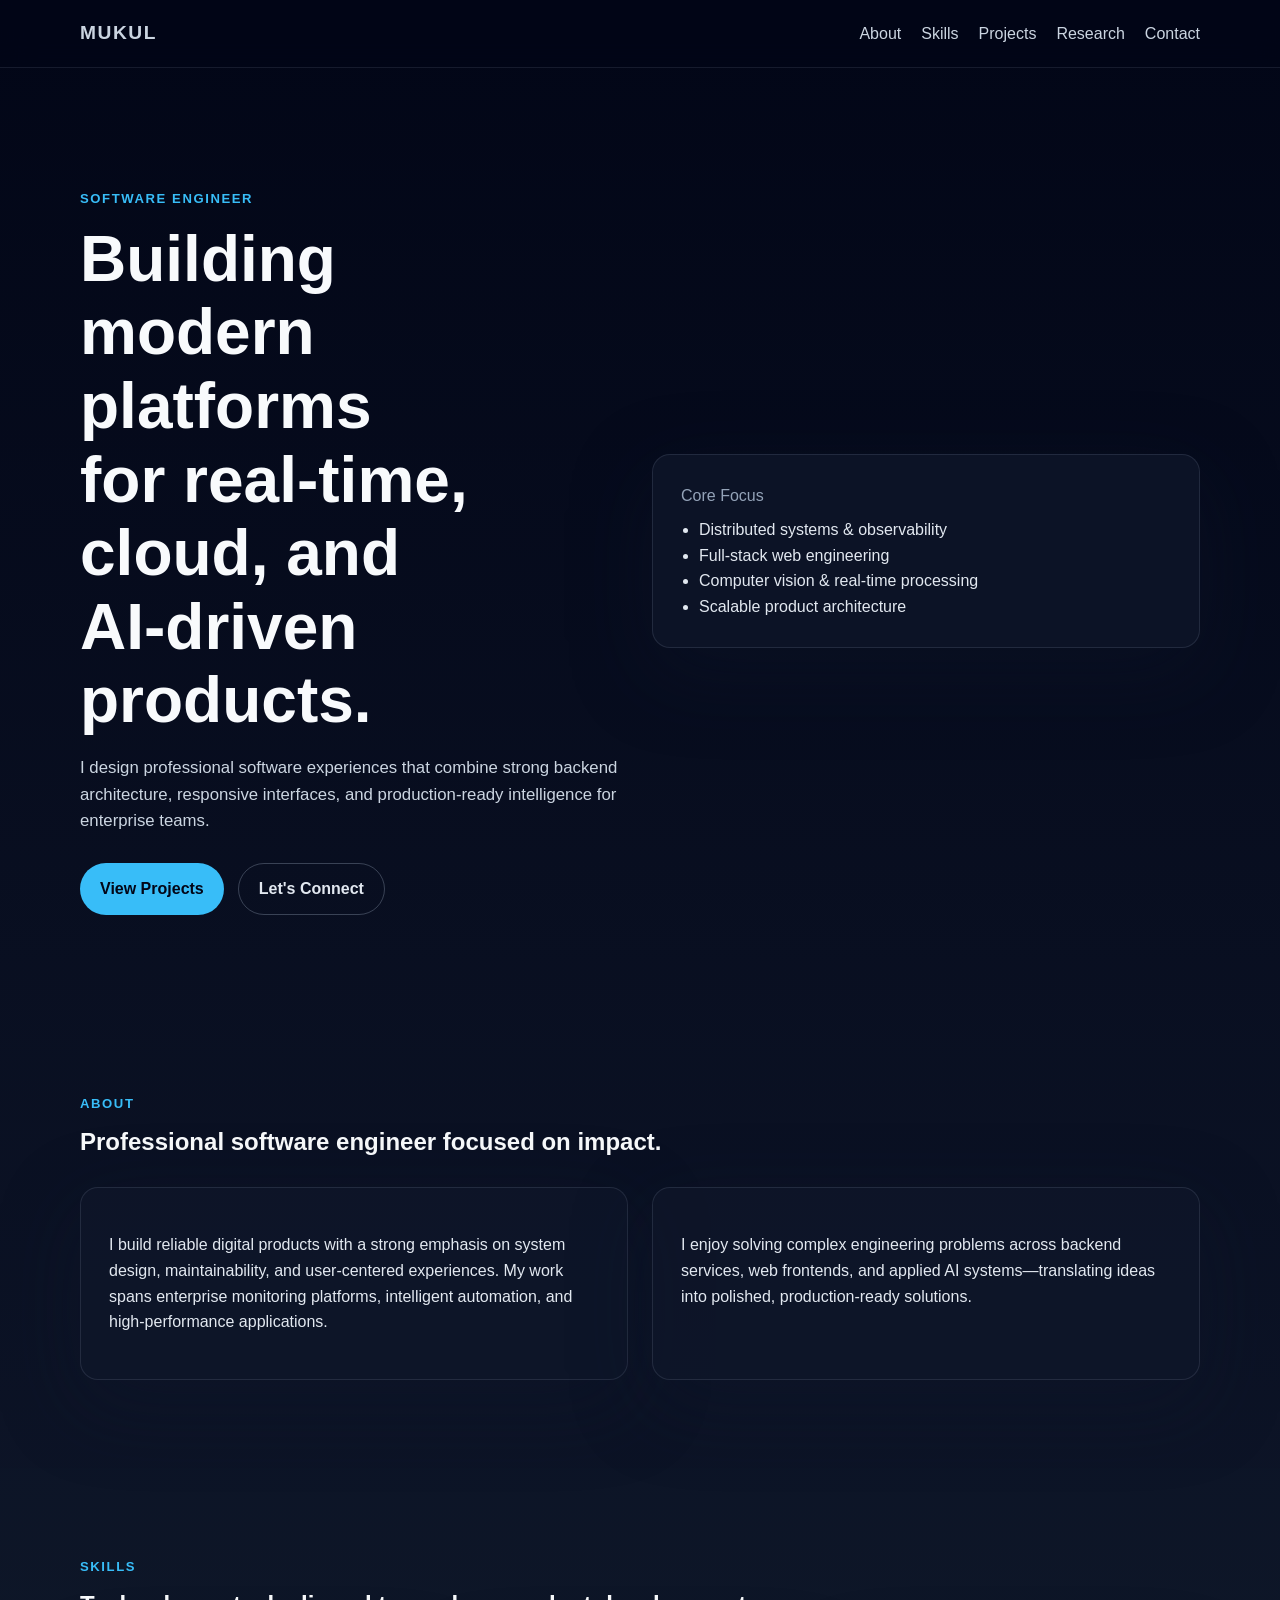
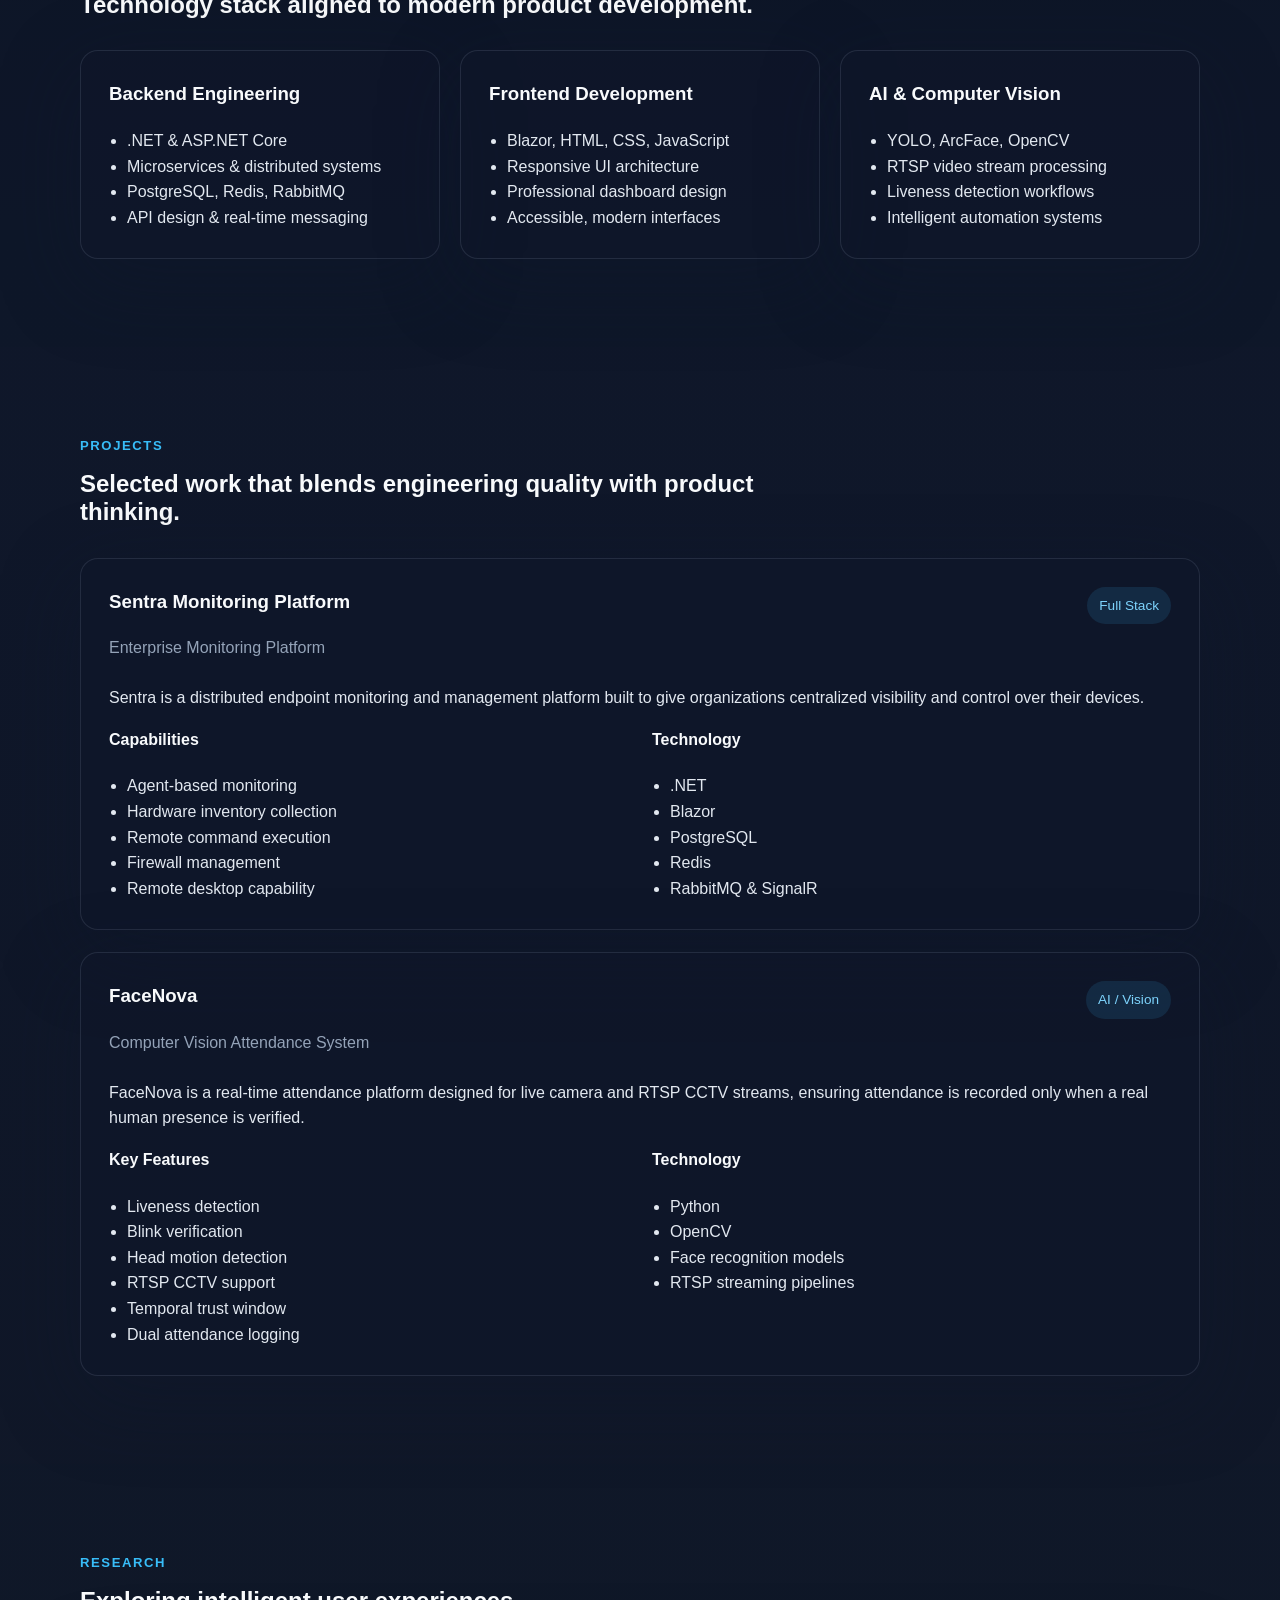
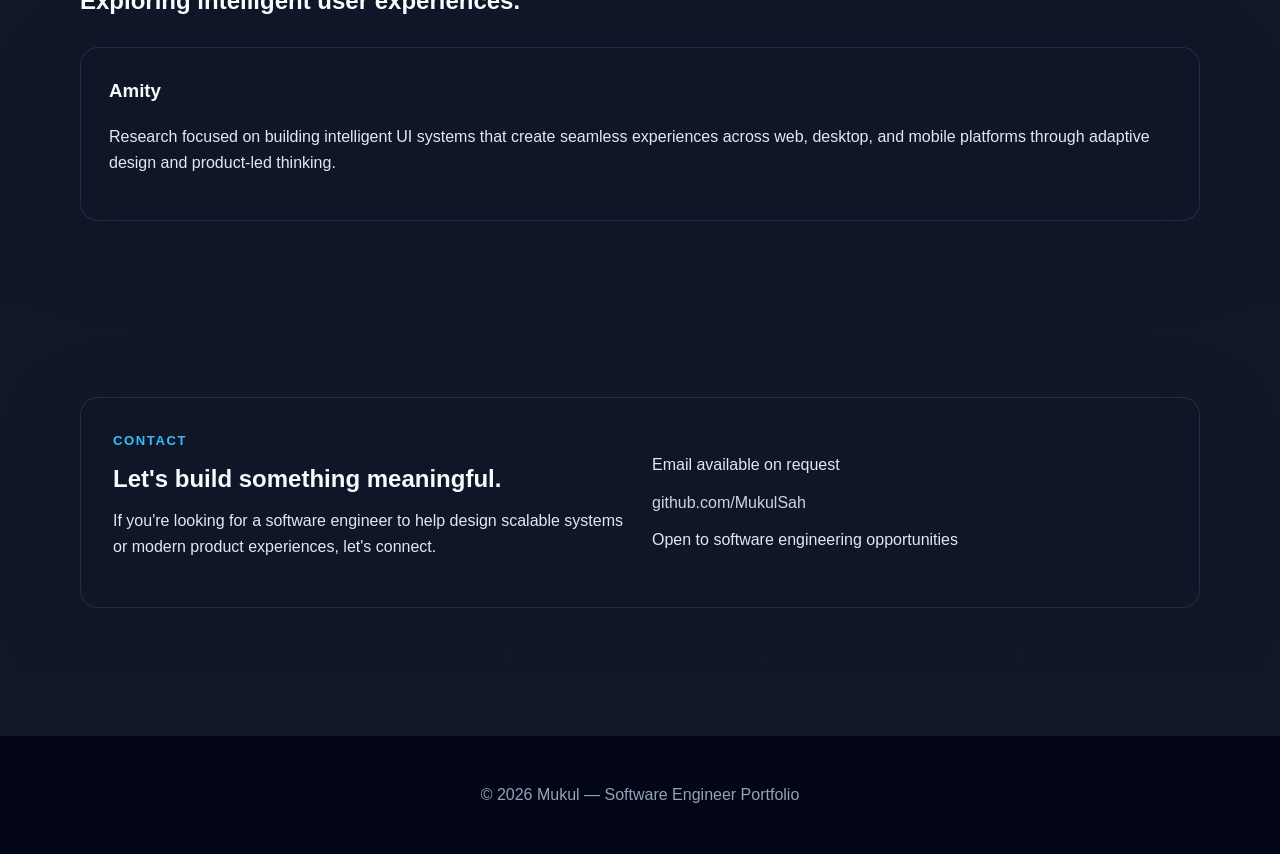
==== commit 09dbf019: "feat: consolidate portfolio into a single-page site Agent-Logs-Url: https://github.com/MukulSah/Muku" ====
--- a/index.html
+++ b/index.html
@@ -1,20 +1,20 @@
-
 <!DOCTYPE html>
 <html lang="en">
 <head>
 <meta charset="UTF-8">
 <meta name="viewport" content="width=device-width, initial-scale=1.0">
-
-<title>Mukul | Software Engineer</title>
-
-<link rel="stylesheet" href="css/style.css">
+<title>Mukul | Software Engineer Portfolio</title>
+<meta
+    name="description"
+    content="Professional software engineer portfolio showcasing distributed systems, observability platforms, and AI-powered products."
+>
+<link rel="stylesheet" href="style.css">
 </head>
-
 <body>
 
-<header>
+<header class="site-header">
     <nav class="container">
-        <h1>Mukul</h1>
+        <a href="#top" class="brand">Mukul</a>
         <ul>
             <li><a href="#about">About</a></li>
             <li><a href="#skills">Skills</a></li>
@@ -25,141 +25,222 @@
     </nav>
 </header>
 
-
-<section class="hero">
-<div class="container">
-
-<h2>Software Engineer</h2>
-
-<p>
-I build distributed systems, AI-powered platforms and enterprise monitoring software.
-My focus is real-time systems, observability platforms, and computer vision applications.
-</p>
-
-<a href="#projects" class="btn">View My Work</a>
-
-</div>
-</section>
-
-
-<section id="about" class="section">
-<div class="container">
-
-<h2>About Me</h2>
-
-<p>
-I am a software engineer focused on building scalable systems, real-time platforms and intelligent software.
-My work spans enterprise monitoring systems, computer vision pipelines, and distributed architecture.
-</p>
-
-</div>
-</section>
-
-
-<section id="skills" class="section">
-<div class="container">
-
-<h2>Skills</h2>
-
-<div class="grid">
-
-<div class="card">
-<h3>Backend</h3>
-<p>.NET</p>
-<p>ASP.NET Core</p>
-<p>Microservices</p>
-<p>PostgreSQL</p>
-<p>Redis</p>
-<p>RabbitMQ</p>
-</div>
-
-<div class="card">
-<h3>Frontend</h3>
-<p>Blazor</p>
-<p>HTML</p>
-<p>CSS</p>
-<p>JavaScript</p>
-</div>
-
-<div class="card">
-<h3>AI / Vision</h3>
-<p>YOLO</p>
-<p>ArcFace</p>
-<p>OpenCV</p>
-<p>RTSP Video Processing</p>
-</div>
-
-</div>
-
-</div>
-</section>
-
-
-<section id="projects" class="section">
-<div class="container">
-
-<h2>Projects</h2>
-
-<div class="grid">
-
-<div class="card">
-<h3>FaceNova</h3>
-<p>Real-time face attendance system with liveness detection and RTSP streaming.</p>
-<a href="facenova.html">View Project</a>
-</div>
-
-<div class="card">
-<h3>Sentra</h3>
-<p>Enterprise endpoint monitoring platform with distributed agents.</p>
-<a href="sentra.html">View Project</a>
-</div>
-
-</div>
-
-</div>
-</section>
-
-
-<section id="research" class="section">
-<div class="container">
-
-<h2>Research</h2>
-
-<div class="card">
-
-<h3>Amity</h3>
-
-<p>
-Research focused on designing applications with intelligent UI systems capable of delivering seamless experience across web, desktop and mobile platforms.
-</p>
-
-</div>
-
-</div>
-</section>
-
-
-<section id="contact" class="section">
-<div class="container">
-
-<h2>Connect</h2>
-
-<p>Email: your@email.com</p>
-<p>Github: github.com/yourprofile</p>
-<p>LinkedIn: linkedin.com/in/yourprofile</p>
-
-</div>
-</section>
-
+<main id="top">
+    <section class="hero">
+        <div class="container hero-layout">
+            <div>
+                <p class="eyebrow">Software Engineer</p>
+                <h1>Building modern platforms for real-time, cloud, and AI-driven products.</h1>
+                <p class="hero-copy">
+                    I design professional software experiences that combine strong backend architecture,
+                    responsive interfaces, and production-ready intelligence for enterprise teams.
+                </p>
+                <div class="hero-actions">
+                    <a href="#projects" class="btn">View Projects</a>
+                    <a href="#contact" class="btn btn-secondary">Let's Connect</a>
+                </div>
+            </div>
+
+            <div class="hero-card">
+                <p class="hero-card-label">Core Focus</p>
+                <ul class="hero-points">
+                    <li>Distributed systems & observability</li>
+                    <li>Full-stack web engineering</li>
+                    <li>Computer vision & real-time processing</li>
+                    <li>Scalable product architecture</li>
+                </ul>
+            </div>
+        </div>
+    </section>
+
+    <section id="about" class="section">
+        <div class="container">
+            <div class="section-heading">
+                <p class="eyebrow">About</p>
+                <h2>Professional software engineer focused on impact.</h2>
+            </div>
+            <div class="about-grid">
+                <div class="card">
+                    <p>
+                        I build reliable digital products with a strong emphasis on system design,
+                        maintainability, and user-centered experiences. My work spans enterprise
+                        monitoring platforms, intelligent automation, and high-performance applications.
+                    </p>
+                </div>
+                <div class="card">
+                    <p>
+                        I enjoy solving complex engineering problems across backend services, web
+                        frontends, and applied AI systems—translating ideas into polished, production-ready solutions.
+                    </p>
+                </div>
+            </div>
+        </div>
+    </section>
+
+    <section id="skills" class="section section-alt">
+        <div class="container">
+            <div class="section-heading">
+                <p class="eyebrow">Skills</p>
+                <h2>Technology stack aligned to modern product development.</h2>
+            </div>
+
+            <div class="grid">
+                <article class="card">
+                    <h3>Backend Engineering</h3>
+                    <ul class="list">
+                        <li>.NET & ASP.NET Core</li>
+                        <li>Microservices & distributed systems</li>
+                        <li>PostgreSQL, Redis, RabbitMQ</li>
+                        <li>API design & real-time messaging</li>
+                    </ul>
+                </article>
+
+                <article class="card">
+                    <h3>Frontend Development</h3>
+                    <ul class="list">
+                        <li>Blazor, HTML, CSS, JavaScript</li>
+                        <li>Responsive UI architecture</li>
+                        <li>Professional dashboard design</li>
+                        <li>Accessible, modern interfaces</li>
+                    </ul>
+                </article>
+
+                <article class="card">
+                    <h3>AI & Computer Vision</h3>
+                    <ul class="list">
+                        <li>YOLO, ArcFace, OpenCV</li>
+                        <li>RTSP video stream processing</li>
+                        <li>Liveness detection workflows</li>
+                        <li>Intelligent automation systems</li>
+                    </ul>
+                </article>
+            </div>
+        </div>
+    </section>
+
+    <section id="projects" class="section">
+        <div class="container">
+            <div class="section-heading">
+                <p class="eyebrow">Projects</p>
+                <h2>Selected work that blends engineering quality with product thinking.</h2>
+            </div>
+
+            <div class="project-list">
+                <article class="card project-card">
+                    <div class="project-header">
+                        <div>
+                            <h3>Sentra Monitoring Platform</h3>
+                            <p class="project-tag">Enterprise Monitoring Platform</p>
+                        </div>
+                        <span class="badge">Full Stack</span>
+                    </div>
+                    <p>
+                        Sentra is a distributed endpoint monitoring and management platform built to give
+                        organizations centralized visibility and control over their devices.
+                    </p>
+                    <div class="project-columns">
+                        <div>
+                            <h4>Capabilities</h4>
+                            <ul class="list">
+                                <li>Agent-based monitoring</li>
+                                <li>Hardware inventory collection</li>
+                                <li>Remote command execution</li>
+                                <li>Firewall management</li>
+                                <li>Remote desktop capability</li>
+                            </ul>
+                        </div>
+                        <div>
+                            <h4>Technology</h4>
+                            <ul class="list">
+                                <li>.NET</li>
+                                <li>Blazor</li>
+                                <li>PostgreSQL</li>
+                                <li>Redis</li>
+                                <li>RabbitMQ & SignalR</li>
+                            </ul>
+                        </div>
+                    </div>
+                </article>
+
+                <article class="card project-card">
+                    <div class="project-header">
+                        <div>
+                            <h3>FaceNova</h3>
+                            <p class="project-tag">Computer Vision Attendance System</p>
+                        </div>
+                        <span class="badge">AI / Vision</span>
+                    </div>
+                    <p>
+                        FaceNova is a real-time attendance platform designed for live camera and RTSP CCTV
+                        streams, ensuring attendance is recorded only when a real human presence is verified.
+                    </p>
+                    <div class="project-columns">
+                        <div>
+                            <h4>Key Features</h4>
+                            <ul class="list">
+                                <li>Liveness detection</li>
+                                <li>Blink verification</li>
+                                <li>Head motion detection</li>
+                                <li>RTSP CCTV support</li>
+                                <li>Temporal trust window</li>
+                                <li>Dual attendance logging</li>
+                            </ul>
+                        </div>
+                        <div>
+                            <h4>Technology</h4>
+                            <ul class="list">
+                                <li>Python</li>
+                                <li>OpenCV</li>
+                                <li>Face recognition models</li>
+                                <li>RTSP streaming pipelines</li>
+                            </ul>
+                        </div>
+                    </div>
+                </article>
+            </div>
+        </div>
+    </section>
+
+    <section id="research" class="section section-alt">
+        <div class="container">
+            <div class="section-heading">
+                <p class="eyebrow">Research</p>
+                <h2>Exploring intelligent user experiences.</h2>
+            </div>
+            <article class="card">
+                <h3>Amity</h3>
+                <p>
+                    Research focused on building intelligent UI systems that create seamless experiences
+                    across web, desktop, and mobile platforms through adaptive design and product-led thinking.
+                </p>
+            </article>
+        </div>
+    </section>
+
+    <section id="contact" class="section">
+        <div class="container">
+            <div class="contact-card">
+                <div>
+                    <p class="eyebrow">Contact</p>
+                    <h2>Let's build something meaningful.</h2>
+                    <p>
+                        If you're looking for a software engineer to help design scalable systems or modern
+                        product experiences, let's connect.
+                    </p>
+                </div>
+                <div class="contact-links">
+                    <span>Email available on request</span>
+                    <a href="https://github.com/MukulSah">github.com/MukulSah</a>
+                    <span>Open to software engineering opportunities</span>
+                </div>
+            </div>
+        </div>
+    </section>
+</main>
 
 <footer>
-
-<p>© 2026 Mukul — Software Engineer</p>
-
+    <p>© 2026 Mukul — Software Engineer Portfolio</p>
 </footer>
 
-
-<script src="js/script.js"></script>
-
 </body>
-</html>+</html>
--- a/style.css
+++ b/style.css
@@ -0,0 +1,259 @@
+html {
+scroll-behavior: smooth;
+}
+
+body {
+font-family: Arial, sans-serif;
+margin: 0;
+background: linear-gradient(180deg, #020617 0%, #0f172a 45%, #111827 100%);
+color: #e2e8f0;
+line-height: 1.6;
+}
+
+* {
+box-sizing: border-box;
+}
+
+a {
+color: inherit;
+}
+
+.container {
+width: min(1120px, 90%);
+margin: auto;
+}
+
+.site-header {
+position: sticky;
+top: 0;
+z-index: 10;
+background: rgba(2, 6, 23, 0.88);
+backdrop-filter: blur(14px);
+border-bottom: 1px solid rgba(148, 163, 184, 0.14);
+}
+
+nav {
+display: flex;
+justify-content: space-between;
+align-items: center;
+gap: 24px;
+padding: 18px 0;
+}
+
+.brand {
+font-size: 1.2rem;
+font-weight: bold;
+text-decoration: none;
+letter-spacing: 0.08em;
+text-transform: uppercase;
+}
+
+nav ul {
+display: flex;
+list-style: none;
+gap: 20px;
+padding: 0;
+margin: 0;
+flex-wrap: wrap;
+justify-content: flex-end;
+}
+
+nav a {
+color: #cbd5e1;
+text-decoration: none;
+}
+
+nav a:hover,
+.contact-links a:hover {
+color: #38bdf8;
+}
+
+.hero {
+padding: 120px 0 90px;
+}
+
+.hero-layout,
+.about-grid,
+.project-columns,
+.contact-card {
+display: grid;
+gap: 24px;
+}
+
+.hero-layout,
+.contact-card {
+grid-template-columns: repeat(auto-fit, minmax(280px, 1fr));
+align-items: center;
+}
+
+.hero h1,
+.section h2 {
+margin: 0 0 16px;
+color: #f8fafc;
+line-height: 1.15;
+}
+
+.hero h1 {
+font-size: clamp(2.6rem, 5vw, 4.4rem);
+max-width: 11ch;
+}
+
+.hero-copy {
+max-width: 60ch;
+font-size: 1.05rem;
+color: #cbd5e1;
+}
+
+.eyebrow {
+margin: 0 0 14px;
+color: #38bdf8;
+text-transform: uppercase;
+letter-spacing: 0.12em;
+font-size: 0.82rem;
+font-weight: bold;
+}
+
+.hero-actions {
+display: flex;
+gap: 14px;
+flex-wrap: wrap;
+margin-top: 28px;
+}
+
+.hero-card,
+.card,
+.contact-card {
+background: rgba(15, 23, 42, 0.78);
+border: 1px solid rgba(148, 163, 184, 0.16);
+border-radius: 18px;
+box-shadow: 0 24px 80px rgba(15, 23, 42, 0.35);
+}
+
+.hero-card,
+.card {
+padding: 28px;
+}
+
+.hero-card-label,
+.project-tag {
+margin: 0 0 8px;
+color: #94a3b8;
+}
+
+.hero-points,
+.list {
+margin: 0;
+padding-left: 18px;
+}
+
+.section {
+padding: 88px 0;
+}
+
+.section-alt {
+background: rgba(15, 23, 42, 0.3);
+}
+
+.section-heading {
+max-width: 760px;
+margin-bottom: 32px;
+}
+
+.grid {
+display: grid;
+grid-template-columns: repeat(auto-fit, minmax(250px, 1fr));
+gap: 20px;
+}
+
+.btn {
+display: inline-flex;
+align-items: center;
+justify-content: center;
+background: #38bdf8;
+padding: 12px 20px;
+color: #020617;
+text-decoration: none;
+border-radius: 999px;
+font-weight: bold;
+}
+
+.btn-secondary {
+background: transparent;
+border: 1px solid rgba(148, 163, 184, 0.35);
+color: #e2e8f0;
+}
+
+.project-list {
+display: grid;
+gap: 22px;
+}
+
+.project-card h3,
+.card h3,
+.card h4 {
+color: #f8fafc;
+margin-top: 0;
+}
+
+.project-header {
+display: flex;
+justify-content: space-between;
+gap: 16px;
+align-items: flex-start;
+margin-bottom: 16px;
+}
+
+.badge {
+display: inline-flex;
+align-items: center;
+padding: 8px 12px;
+border-radius: 999px;
+background: rgba(56, 189, 248, 0.12);
+color: #7dd3fc;
+font-size: 0.85rem;
+white-space: nowrap;
+}
+
+.project-columns,
+.about-grid {
+grid-template-columns: repeat(auto-fit, minmax(240px, 1fr));
+}
+
+.contact-card {
+padding: 32px;
+}
+
+.contact-links {
+display: grid;
+gap: 12px;
+align-content: start;
+}
+
+.contact-links a {
+color: #cbd5e1;
+text-decoration: none;
+word-break: break-word;
+}
+
+footer {
+text-align: center;
+padding: 30px;
+background: #020617;
+margin-top: 40px;
+color: #94a3b8;
+}
+
+@media (max-width: 720px) {
+nav {
+align-items: flex-start;
+flex-direction: column;
+}
+
+.hero {
+padding-top: 96px;
+}
+
+.project-header {
+flex-direction: column;
+}
+}
